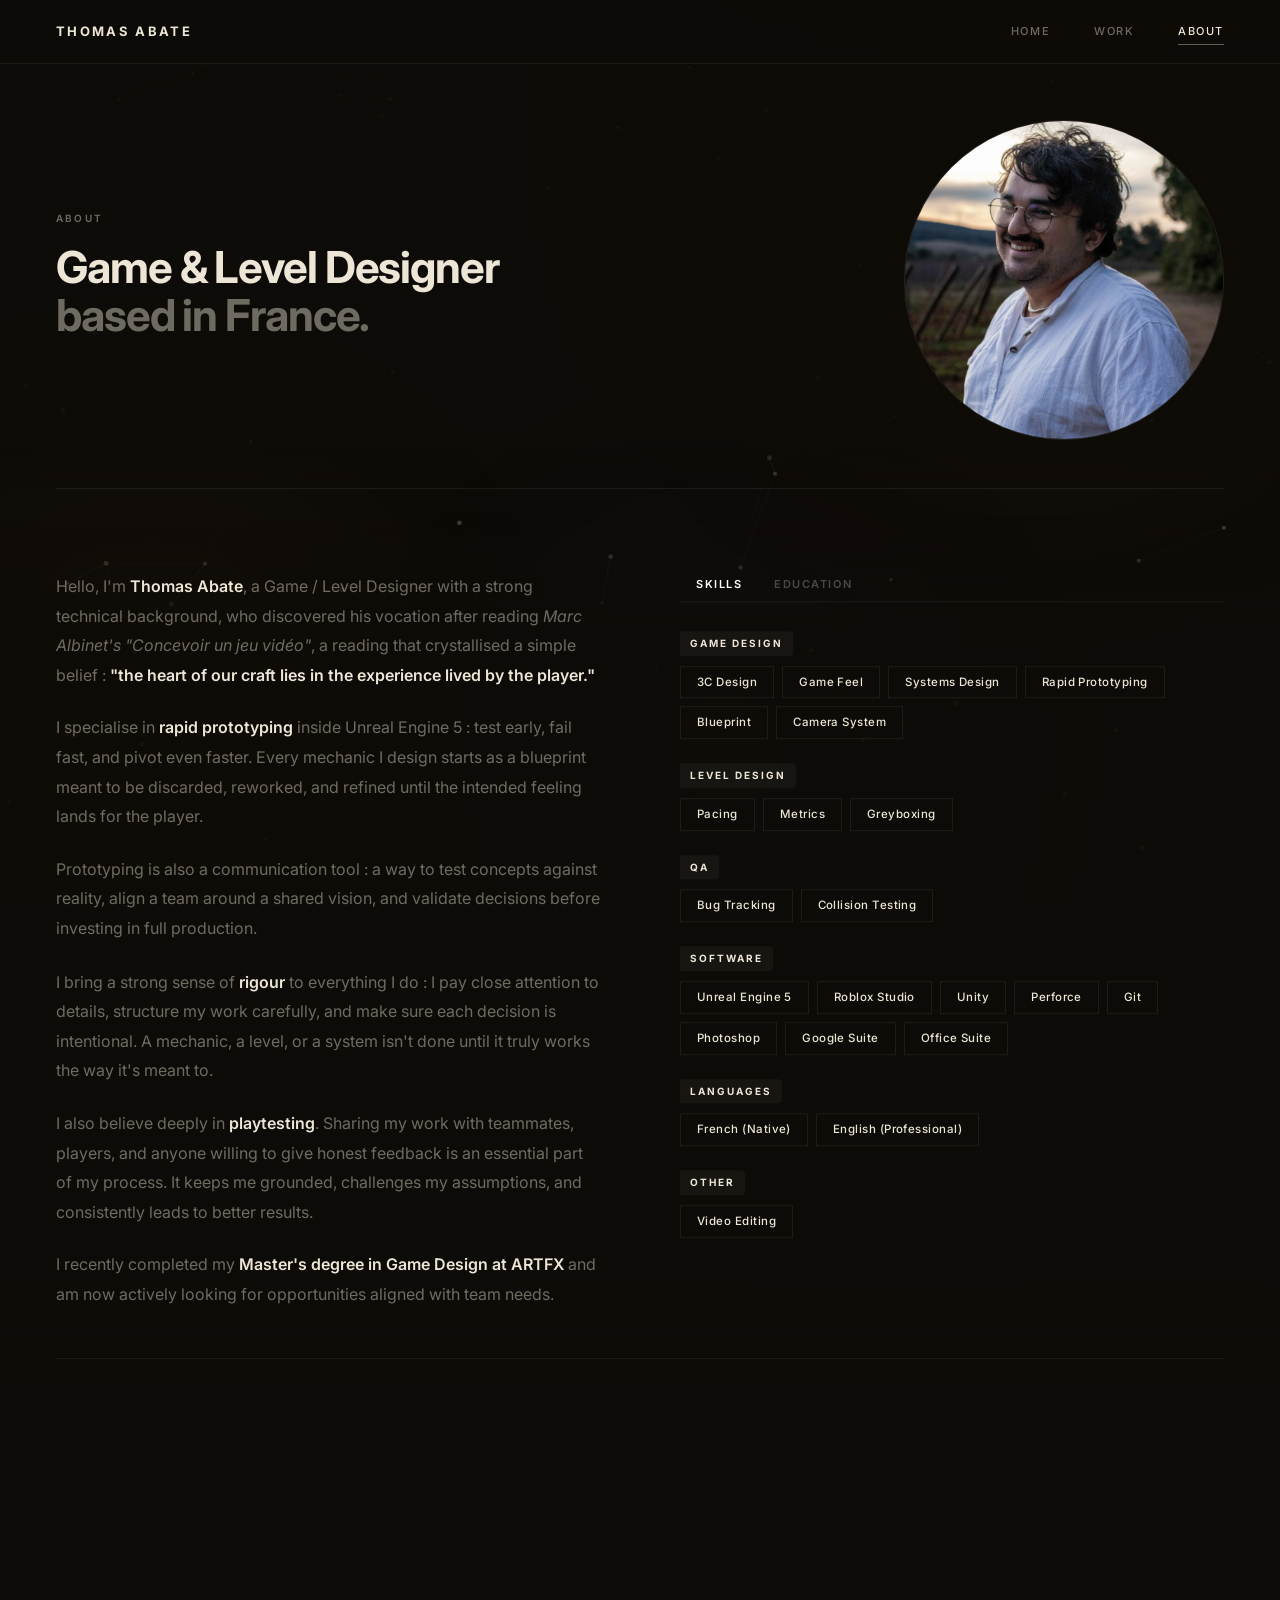
==== about.html @ f12e0ab4 "update image for game" ====
<!DOCTYPE html>
<html lang="en">
<head>
  <meta charset="UTF-8">
  <meta name="viewport" content="width=device-width, initial-scale=1.0">

  <!-- Titre de l'onglet ← MODIFIABLE -->
  <title>About — Thomas Abate</title>
  <meta name="description" content="About Thomas Abate — Game & Level Designer with a technical background. Education, skills, and contact.">

  <link rel="icon" type="image/png" href="picture/Logo%20Web.png">
  <link rel="preconnect" href="https://fonts.googleapis.com">
  <link rel="preconnect" href="https://fonts.gstatic.com" crossorigin>
  <link href="https://fonts.googleapis.com/css2?family=Inter:wght@300;400;500;600;700;800&display=swap" rel="stylesheet">
  <link rel="stylesheet" href="style.css?v=36">
</head>
<body>

  <div class="page-transition" id="pageTransition"></div>

  <!-- ════════════════════════════════════════════════════════════════════════
       NAVIGATION — Identique sur toutes les pages
       ════════════════════════════════════════════════════════════════════════ -->
  <nav>
    <a class="nav-logo" href="index.html">Thomas Abate</a>
    <ul class="nav-links" id="navList">
      <li><a href="index.html">Home</a></li>
      <li><a href="works.html">Work</a></li>
      <li><a href="about.html">About</a></li>
    </ul>
    <button class="nav-toggle" id="navToggle" aria-label="Toggle menu">
      <span></span><span></span><span></span>
    </button>
  </nav>

  <!-- ════════════════════════════════════════════════════════════════════════
       EN-TÊTE DE LA PAGE ABOUT — Titre + Photo
       Layout : flex en deux colonnes (texte gauche, photo droite)
       Sur mobile : la photo passe au-dessus du texte (CSS : flex-direction: column-reverse)
       ════════════════════════════════════════════════════════════════════════ -->
  <header class="about-hero">
    <!-- Bloc texte gauche -->
    <div class="about-hero-text">
      <div class="section-tag">About</div>
      <!-- Titre principal de la page ← MODIFIABLE -->
      <h1 class="section-heading" style="max-width:700px">
        Game &amp; Level Designer<br><span>based in France.</span>
      </h1>
    </div>

    <!-- Photo de profil droite
         Styles dans .about-hero-photo img dans style.css
         POUR CHANGER LA PHOTO : remplacer le fichier et mettre à jour src ← MODIFIABLE -->
    <div class="about-hero-photo">
      <img src="picture/ThomasAbate_About.webp" alt="Thomas Abate">
    </div>
  </header>

  <div class="divider"></div>

  <!-- ════════════════════════════════════════════════════════════════════════
       GRILLE ABOUT — Deux colonnes : biographie + informations latérales
       Passe à 1 colonne sur tablette (CSS @media max-width: 1100px)
       ════════════════════════════════════════════════════════════════════════ -->
  <div class="about-grid" style="padding-top:48px">

    <!-- ── Colonne gauche : Texte biographique ─────────────────────────────
         Chaque <p> est un paragraphe.
         <strong> = texte en gras (couleur principale)
         <em>     = texte en italique
         ← MODIFIABLE : édite librement le texte -->
    <div class="about-bio">
      <p>
        Hello, I'm <strong>Thomas Abate</strong>, a Game / Level Designer with a strong technical background, who discovered his vocation after reading <em>Marc Albinet's</em> <em>"Concevoir un jeu vidéo"</em>, a reading that crystallised a simple belief : <strong>"the heart of our craft lies in the experience lived by the player."</strong>
      </p>
      <p>
        I specialise in <strong>rapid prototyping</strong> inside Unreal Engine 5 : test early, fail fast, and pivot even faster. Every mechanic I design starts as a blueprint meant to be discarded, reworked, and refined until the intended feeling lands for the player.
      </p>
      <p>
        Prototyping is also a communication tool : a way to test concepts against reality, align a team around a shared vision, and validate decisions before investing in full production.
      </p>
      <p>
        I bring a strong sense of <strong>rigour</strong> to everything I do : I pay close attention to details, structure my work carefully, and make sure each decision is intentional. A mechanic, a level, or a system isn't done until it truly works the way it's meant to.
      </p>
      <p>
        I also believe deeply in <strong>playtesting</strong>. Sharing my work with teammates, players, and anyone willing to give honest feedback is an essential part of my process. It keeps me grounded, challenges my assumptions, and consistently leads to better results.
      </p>
        <p>
          I recently completed my <strong>Master's degree in Game Design at ARTFX</strong> and am now actively looking for opportunities aligned with team needs.
        </p>
    </div>

    <!-- ── Colonne droite : onglets Skills / Education / Languages ──────── -->
    <aside class="about-side">

      <!-- Barre d'onglets -->
      <div class="side-tabs">
        <button class="side-tab active" data-tab="skills">Skills</button>
        <button class="side-tab" data-tab="education">Education</button>
      </div>

      <!-- Panneaux empilés en grid pour le fondu -->
      <div class="side-panels-wrap">

      <!-- Panneau Skills -->
      <div class="side-panel active" id="tab-skills">
        <div class="skill-cat">Game Design</div>
        <div class="skills-wrap">
          <span class="skill-pill">3C Design</span>
          <span class="skill-pill">Game Feel</span>
          <span class="skill-pill">Systems Design</span>
          <span class="skill-pill">Rapid Prototyping</span>
          <span class="skill-pill">Blueprint</span>
          <span class="skill-pill">Camera System</span>
        </div>

        <div class="skill-cat">Level Design</div>
        <div class="skills-wrap">
          <span class="skill-pill">Pacing</span>
          <span class="skill-pill">Metrics</span>
          <span class="skill-pill">Greyboxing</span>
        </div>

        <div class="skill-cat">QA</div>
        <div class="skills-wrap">
          <span class="skill-pill">Bug Tracking</span>
          <span class="skill-pill">Collision Testing</span>
        </div>

        <div class="skill-cat">Software</div>
        <div class="skills-wrap">
          <span class="skill-pill">Unreal Engine 5</span>
          <span class="skill-pill">Roblox Studio</span>
          <span class="skill-pill">Unity</span>
          <span class="skill-pill">Perforce</span>
          <span class="skill-pill">Git</span>
          <span class="skill-pill">Photoshop</span>
          <span class="skill-pill">Google Suite</span>
          <span class="skill-pill">Office Suite</span>
        </div>

        <div class="skill-cat">Languages</div>
        <div class="skills-wrap">
          <span class="skill-pill skill-pill--fr">French (Native)</span>
          <span class="skill-pill skill-pill--en">English (Professional)</span>
        </div>

        <div class="skill-cat">Other</div>
        <div class="skills-wrap">
          <span class="skill-pill">Video Editing</span>
        </div>
      </div>

      <!-- Panneau Education -->
      <div class="side-panel" id="tab-education">
        <div class="edu-item">
          <div class="edu-school">ARTFX</div>
          <div class="edu-type">Digital Art School</div>
          <div class="edu-degree">Master's Degree in Game Design — RNCP Level 7</div>
          <div class="edu-location">
            <svg width="10" height="10" viewBox="0 0 24 24" fill="none" stroke="currentColor" stroke-width="2" stroke-linecap="round" stroke-linejoin="round"><path d="M12 2C8.13 2 5 5.13 5 9c0 5.25 7 13 7 13s7-7.75 7-13c0-3.87-3.13-7-7-7z"/><circle cx="12" cy="9" r="2.5"/></svg>
            Montpellier
          </div>
        </div>
        <div class="edu-item">
          <div class="edu-school">La Salle</div>
          <div class="edu-type">High School</div>
          <div class="edu-degree">Scientific High School Diploma, STI2D</div>
          <div class="edu-location">
            <svg width="10" height="10" viewBox="0 0 24 24" fill="none" stroke="currentColor" stroke-width="2" stroke-linecap="round" stroke-linejoin="round"><path d="M12 2C8.13 2 5 5.13 5 9c0 5.25 7 13 7 13s7-7.75 7-13c0-3.87-3.13-7-7-7z"/><circle cx="12" cy="9" r="2.5"/></svg>
            Avignon
          </div>
        </div>
      </div>

      </div><!-- /.side-panels-wrap -->

    </aside>
  </div>

  <div class="divider"></div>

  <!-- ════════════════════════════════════════════════════════════════════════
       SECTION PASSION — Intérêt personnel pour la caméra (photo / film / jeu)
       ← MODIFIABLE : édite librement le texte
       ════════════════════════════════════════════════════════════════════════ -->
  <section class="section-wrap">
    <div class="section-tag">Personal Interest</div><!-- ← MODIFIABLE -->
    <h2 class="section-heading reveal">Framing the <span>world.</span></h2><!-- ← MODIFIABLE -->
    <div style="max-width:820px">
      <p class="reveal" style="font-size:17px;line-height:1.85;color:var(--muted);margin-bottom:20px">
        Beyond game design, I have a genuine passion for the camera in every form it takes : <strong style="color:var(--text)">photography</strong>, <strong style="color:var(--text)">film</strong>, and the <strong style="color:var(--text)">virtual camera inside games</strong>. How a shot is framed, how a cut is paced, how a lens directs attention, it all feeds directly into the way I think about in-game cameras and player perception.<!-- ← MODIFIABLE -->
      </p>
      <p class="reveal" style="font-size:17px;line-height:1.85;color:var(--muted);margin-bottom:0">
        I also read about cinematography and visual language to sharpen that eye, including <em>"Grammaire du langage filmé"</em> by <strong style="color:var(--text)">Daniel Arijon</strong>.<!-- ← MODIFIABLE -->
      </p>
    </div>
  </section>

  <!-- ════════════════════════════════════════════════════════════════════════
       SECTION JEUX PRÉFÉRÉS — Pastilles réutilisant le style .skill-pill
       POUR MODIFIER : ajouter / supprimer / renommer des <span class="skill-pill">
       ════════════════════════════════════════════════════════════════════════ -->
  <section class="section-wrap fav-section">
    <div class="section-tag">Inspirations</div><!-- ← MODIFIABLE -->
    <h2 class="section-heading reveal">My favorite <span>games</span></h2><!-- ← MODIFIABLE -->
    <p class="reveal" style="font-size:17px;line-height:1.85;color:var(--muted);max-width:820px;margin:0 auto 40px">
      The games that shaped the way I think about feel, movement, systems and player experience.<!-- ← MODIFIABLE -->
    </p>
    <!-- Une carte = un jeu. Image dans picture/favorite-games/
         --i = ordre d'apparition (délai en cascade) / .fav-game-note = texte au survol (optionnel) -->
    <div class="fav-games reveal">
      <article class="fav-game" style="--i:0">
        <img src="picture/favorite-games/splinter-cell-chaos-theory.jpg" alt="Splinter Cell: Chaos Theory" loading="lazy">
        <div class="fav-game-info">
          <span class="fav-game-num">01</span>
          <h3 class="fav-game-name">Splinter Cell <span>Chaos Theory</span></h3>
          <p class="fav-game-note">Light &amp; sound-driven stealth</p>
        </div>
      </article>
      <article class="fav-game" style="--i:1">
        <img src="picture/favorite-games/halo-combat-evolved.jpg?v=2" alt="Halo: Combat Evolved" loading="lazy">
        <div class="fav-game-info">
          <span class="fav-game-num">02</span>
          <h3 class="fav-game-name">Halo <span>1</span></h3>
          <p class="fav-game-note">Combat sandbox &amp; level pacing</p>
        </div>
      </article>
      <article class="fav-game" style="--i:2">
        <img src="picture/favorite-games/halo-2.jpg?v=2" alt="Halo 2" loading="lazy">
        <div class="fav-game-info">
          <span class="fav-game-num">03</span>
          <h3 class="fav-game-name">Halo <span>2</span></h3>
          <p class="fav-game-note">Encounter variety &amp; multiplayer</p>
        </div>
      </article>
      <article class="fav-game" style="--i:3">
        <img src="picture/favorite-games/dofus.jpg" alt="Dofus" loading="lazy">
        <div class="fav-game-info">
          <span class="fav-game-num">04</span>
          <h3 class="fav-game-name">Dofus</h3>
          <p class="fav-game-note">Tactical turn-based combat</p>
        </div>
      </article>
      <article class="fav-game" style="--i:4">
        <img src="picture/favorite-games/balatro.jpg" alt="Balatro" loading="lazy">
        <div class="fav-game-info">
          <span class="fav-game-num">05</span>
          <h3 class="fav-game-name">Balatro</h3>
          <p class="fav-game-note">Systemic loop &amp; emergent builds</p>
        </div>
      </article>
    </div>
  </section>

  <!-- ════════════════════════════════════════════════════════════════════════
       SECTION CONTACT — Email, LinkedIn, Localisation
       POUR MODIFIER : changer les href et les textes ci-dessous ← MODIFIABLE
       POUR AJOUTER UN CONTACT : copier un bloc <div class="contact-item">...</div>
       ════════════════════════════════════════════════════════════════════════ -->
  <section class="contact-section">
    <div class="section-tag">Contact</div><!-- ← MODIFIABLE -->
    <h2 class="section-heading reveal">Open to opportunities.</h2><!-- ← MODIFIABLE -->
    <p class="reveal" style="font-size:15px;color:var(--muted);max-width:480px;line-height:1.75;margin-bottom:0">
      I'd be genuinely happy to talk about how I work, what drives my design decisions, and my vision of what makes a great player experience. Feel free to reach out.<!-- ← MODIFIABLE -->
    </p>

    <div class="contact-grid">

      <!-- Email ← MODIFIABLE -->
      <div class="contact-item">
        <span class="contact-label">
          <!-- Icône email (SVG inline) -->
          <svg width="14" height="14" viewBox="0 0 24 24" fill="none" stroke="currentColor" stroke-width="1.8" stroke-linecap="round" stroke-linejoin="round"><rect x="2" y="4" width="20" height="16" rx="2"/><path d="M2 7l10 7 10-7"/></svg>
          Email
        </span>
        <a href="mailto:thomasabatepro@gmail.com"><!-- ← MODIFIABLE : changer l'adresse email -->
          <span class="contact-val">thomasabatepro@gmail.com</span><!-- ← MODIFIABLE -->
        </a>
      </div>

      <!-- LinkedIn ← MODIFIABLE -->
      <div class="contact-item">
        <span class="contact-label">
          <!-- Logo LinkedIn (SVG inline) -->
          <svg width="14" height="14" viewBox="0 0 24 24" fill="currentColor"><path d="M20.45 20.45h-3.554v-5.57c0-1.328-.024-3.037-1.85-3.037-1.851 0-2.134 1.445-2.134 2.939v5.668H9.358V9h3.414v1.561h.048c.476-.9 1.637-1.85 3.368-1.85 3.6 0 4.265 2.37 4.265 5.455v6.284zM5.337 7.433a2.062 2.062 0 0 1-2.063-2.065 2.064 2.064 0 1 1 2.063 2.065zm1.782 13.019H3.555V9h3.564v11.452zM22.225 0H1.771C.792 0 0 .774 0 1.729v20.542C0 23.227.792 24 1.771 24h20.451C23.2 24 24 23.227 24 22.271V1.729C24 .774 23.2 0 22.222 0h.003z"/></svg>
          LinkedIn
        </span>
        <a href="https://www.linkedin.com/in/thomas-abate" target="_blank" rel="noopener"><!-- ← MODIFIABLE -->
          <span class="contact-val">linkedin.com/in/thomas-abate</span><!-- ← MODIFIABLE -->
        </a>
      </div>

      <!-- Localisation (pas de lien, juste un texte) ← MODIFIABLE -->
      <div class="contact-item">
        <span class="contact-label">
          <!-- Icône pin localisation -->
          <svg width="14" height="14" viewBox="0 0 24 24" fill="none" stroke="currentColor" stroke-width="1.8" stroke-linecap="round" stroke-linejoin="round"><path d="M12 2C8.13 2 5 5.13 5 9c0 5.25 7 13 7 13s7-7.75 7-13c0-3.87-3.13-7-7-7z"/><circle cx="12" cy="9" r="2.5"/></svg>
          Location
        </span>
        <span class="contact-val">France</span><!-- ← MODIFIABLE -->
      </div>
    </div>
  </section>


  <button id="scrollTopBtn" aria-label="Scroll to top">
    <svg viewBox="0 0 24 24"><polyline points="18 15 12 9 6 15"></polyline></svg>
  </button>

  <div id="scrollBar" class="scroll-bar"></div>
  <script src="js/data.js?v=10"></script>
  <script src="js/app.js?v=21"></script>
  <!-- boids.js = champ de particules reliées (fond animé) — uniquement sur cette page -->
  <script src="js/boids.js?v=4"></script>
</body>
</html>
---- style.css ----
﻿/* ============================================================
   style.css — Portfolio de Thomas Abate
   ============================================================
   COMMENT LIRE CE FICHIER :
   - Les variables globales (couleurs, tailles...) sont tout en haut dans :root
   - Chaque section est séparée par un commentaire ── NOM ──
   - Les valeurs que tu peux facilement changer sont signalées avec ← MODIFIABLE
   - Les techniques un peu complexes sont expliquées en détail
   ============================================================ */


/* ============================================================
   RESET — Remise à zéro des styles par défaut du navigateur
   ============================================================
   Chaque navigateur (Chrome, Firefox, Safari...) applique ses propres
   marges et paddings par défaut sur les éléments HTML. On les supprime
   ici pour partir d'une base propre et cohérente sur tous les navigateurs.
   ============================================================ */
*, *::before, *::after {
  box-sizing: border-box; /* La taille d'un élément inclut border + padding, pas seulement le contenu */
  margin: 0;              /* Supprime les marges par défaut */
  padding: 0;             /* Supprime les paddings par défaut */
}


/* ============================================================
   VARIABLES GLOBALES — La palette et les réglages du site
   ============================================================
   Tout ce qui est défini ici dans :root est utilisable partout dans le CSS
   avec la syntaxe var(--nom-de-la-variable).

   POUR CHANGER LES COULEURS DU SITE, modifie uniquement cette section.
   Toutes les autres règles utiliseront automatiquement les nouvelles valeurs.
   ============================================================ */
:root {
  /* --- Couleurs de fond ---
     --bg    : couleur principale des pages (brun-noir chaud)        ← MODIFIABLE
     --bg-2  : fond des cartes de projet (un ton plus clair)         ← MODIFIABLE
     --bg-3  : fond des cartes au survol (encore un peu plus clair)  ← MODIFIABLE
     Astuce : pour un fond plus sombre, diminue les valeurs RGB.
              Pour plus clair, augmente-les. */
  --bg:     #0E0C08;
  --bg-2:   #181410;
  --bg-3:   #221C14;

  /* --- Couleurs du texte ---
     --text  : couleur principale du texte (crème chaud, pas blanc pur) ← MODIFIABLE
               Évite #ffffff (blanc pur) qui fatigue les yeux.
     --muted : texte secondaire (labels, descriptions, textes discrets)
               C'est la même couleur que --text mais à 44% d'opacité.
               0.44 = 44% de transparence. Augmente pour le rendre plus visible. ← MODIFIABLE */
  --text:   #EDE5D5;
  --muted:  rgba(237, 229, 213, 0.44);

  /* --- Couleur des bordures ---
     Même teinte que le texte mais très transparent (8% d'opacité).
     Utilisé pour les lignes séparatrices discrètes.              ← MODIFIABLE */
  --border: rgba(237, 229, 213, 0.08);

  /* --- Hauteur de la barre de navigation (fixe en haut de l'écran) ← MODIFIABLE --- */
  --nav-h: 64px;

  /* --- Durée et courbe des transitions (animations au hover) ---
     0.3s = durée de 0.3 secondes. Augmente pour des animations plus lentes. ← MODIFIABLE
     "ease" = démarre doucement, accélère, puis ralentit à la fin. */
  --ease: 0.3s ease;

  /* --- Police d'écriture du site ← MODIFIABLE ---
     'Inter' est chargée via Google Fonts dans le HTML.
     Pour en changer, modifie le lien Google Fonts dans index.html ET cette valeur. */
  --font: 'Inter', sans-serif;

  /* Gradient derrière les sections de texte pour masquer les particules
     Fade progressif en haut/bas (12%), opaque au centre ← MODIFIABLE */
  --section-veil: linear-gradient(
    to bottom,
    transparent            0%,
    rgba(14, 12, 8, 0.88) 12%,
    rgba(14, 12, 8, 0.88) 88%,
    transparent            100%
  );
}


/* ============================================================
   BASE — Styles appliqués à toute la page
   ============================================================ */
html {
  /* scroll-behavior: smooth = quand on clique sur un lien ancre (#section),
     la page défile en douceur plutôt que de sauter brusquement. */
  scroll-behavior: smooth;
}

body {
  background:  var(--bg);       /* Fond de la page */
  color:       var(--text);     /* Couleur du texte par défaut */
  font-family: var(--font);     /* Police utilisée sur tout le site */
  font-size:   15px;            /* Taille de base du texte ← MODIFIABLE */
  line-height: 1.65;            /* Interligne (1.65 × la taille de police) ← MODIFIABLE */
  /* antialiased = rend le texte plus lisse et lisible sur les écrans */
  -webkit-font-smoothing: antialiased;
}

/* Les liens n'ont pas de soulignement et héritent la couleur du parent */
a { color: inherit; text-decoration: none; }

/* Les images ne dépassent jamais leur conteneur */
img { display: block; max-width: 100%; }


/* ============================================================
   NAVIGATION — La barre fixe en haut de l'écran
   ============================================================ */
nav {
  position: fixed;
  top: 0; left: 0; right: 0;
  height: var(--nav-h);
  display: flex;
  align-items: center;
  justify-content: space-between;
  padding: 0 56px;
  background: rgba(14, 12, 8, 0.88);
  backdrop-filter: blur(16px);
  -webkit-backdrop-filter: blur(16px);
  border-bottom: 1px solid var(--border);
  z-index: 10000;
  transition: background var(--ease);
}

/* Barre de progression scroll — fine ligne en bas de la nav */
.scroll-bar {
  position: fixed;
  top: 0;
  left: 0;
  height: 2px;
  width: 0%;
  background: #dc7020;
  opacity: 0.7;
  box-shadow: 0 0 8px rgba(220, 112, 32, 0.6);
  z-index: 99999;
  pointer-events: none;
  overflow: hidden;
  transition: width 0.1s linear, opacity 0.4s ease;
}

/* Reflet lumineux qui glisse en boucle */
.scroll-bar::after {
  content: '';
  position: absolute;
  top: 0; left: 0;
  width: 40%;
  height: 100%;
  background: linear-gradient(90deg, transparent, rgba(255,255,255,0.6), transparent);
  transform: translateX(-150%);
  animation: bar-shimmer 2s ease-in-out infinite;
}

@keyframes bar-shimmer {
  0%   { transform: translateX(-150%); }
  100% { transform: translateX(350%); }
}

/* --- Logo "Thomas Abate" dans la nav --- */
.nav-logo {
  font-size:      13px;
  font-weight:    700;
  letter-spacing: 0.18em;
  text-transform: uppercase;
  transition: letter-spacing 0.4s ease, color 0.3s ease;
}
.nav-logo:hover {
  letter-spacing: 0.30em;
  color: var(--accent);
}

/* --- Liste des liens de navigation (Home, Work, About, CV) --- */
.nav-links {
  display: flex;
  gap: 44px;          /* Espace entre chaque lien ← MODIFIABLE */
  list-style: none;   /* Supprime les puces de liste */
}

/* --- Style de chaque lien de navigation --- */
.nav-links a {
  font-size:      11px;
  font-weight:    500;
  letter-spacing: 0.14em;
  text-transform: uppercase;
  color: var(--muted);          /* Couleur atténuée par défaut */
  position: relative;           /* Nécessaire pour positionner le ::after (soulignement) */
  padding-bottom: 4px;          /* Espace pour le soulignement animé en-dessous */
  transition: color 0.22s ease, transform 0.22s ease, text-shadow 0.22s ease;
  display: inline-block;        /* Permet d'appliquer transform (translateY) */
}

/* --- Soulignement animé sous chaque lien --- */
.nav-links a::after {
  content: '';
  position: absolute;
  bottom: 0; left: 0;
  width: 100%; height: 1px;
  background: rgba(255,255,255,0.35);
  transform: scaleX(0);
  transform-origin: left center;
  transition: transform 0.28s cubic-bezier(0.4, 0, 0.2, 1);
}

/* --- Effets au survol d'un lien --- */
.nav-links a:hover {
  color: var(--text);
  transform: translateY(-2px);
  text-shadow: 0 0 18px rgba(255,255,255,0.25);
}

/* Soulignement visible au survol */
.nav-links a:hover::after { transform: scaleX(1); }

/* --- Lien de la page active (classe ajoutée par JavaScript) --- */
.nav-links a.active { color: var(--text); }
.nav-links a.active::after { transform: scaleX(1); }

/* --- Au clic : légère compression du lien --- */
.nav-links a:active {
  transform: scale(0.88) translateY(0px);
  transition: transform 0.08s ease; /* Réaction très rapide au clic */
}

/* --- Animation de rebond au clic (ajoutée par JavaScript) ---
   @keyframes définit les étapes d'une animation :
   0% = début, 30% = à 30% du temps, etc. */
@keyframes navClickBounce {
  0%   { transform: scale(1)    translateY(0px);  } /* Position normale */
  30%  { transform: scale(0.86) translateY(1px);  } /* Compression */
  65%  { transform: scale(1.06) translateY(-3px); } /* Rebond vers le haut */
  100% { transform: scale(1)    translateY(0px);  } /* Retour normal */
}

.nav-links a.nav-clicked {
  animation: navClickBounce 0.35s cubic-bezier(0.34, 1.56, 0.64, 1);
}

/* ============================================================
   HAMBURGER MOBILE — Bouton ≡ visible uniquement sur téléphone
   (Caché par défaut, affiché dans @media au bas du fichier)
   ============================================================ */
.nav-toggle {
  display: none;                /* Caché sur desktop */
  flex-direction: column;
  justify-content: center;
  gap: 5px;                     /* Espace entre les 3 barres ← MODIFIABLE */
  cursor: pointer;
  width: 32px; height: 32px;
  background: none; border: none; padding: 4px;
}

/* Les 3 barres du hamburger */
.nav-toggle span {
  display: block;
  width: 20px; height: 1.5px;  /* Largeur et épaisseur des barres ← MODIFIABLE */
  background: var(--text);
  transition: var(--ease);
}

/* Animation ≡ → ✕ quand le menu est ouvert :
   - Barre 1 : tourne de 45° vers le bas
   - Barre 2 : disparaît
   - Barre 3 : tourne de -45° vers le haut */
.nav-toggle.open span:nth-child(1) { transform: translateY(6.5px) rotate(45deg); }
.nav-toggle.open span:nth-child(2) { opacity: 0; }
.nav-toggle.open span:nth-child(3) { transform: translateY(-6.5px) rotate(-45deg); }


/* ============================================================
   HERO — La grande section d'accueil (première chose visible)
   ============================================================ */
.hero {
  position: relative;     /* Nécessaire pour positionner les enfants absolus (fond vidéo, blob...) */
  overflow: hidden;       /* Cache tout ce qui dépasse de la section */
  min-height: 100svh;     /* Hauteur minimale = 100% de l'écran visible
                             svh = "small viewport height", plus fiable que vh sur mobile */
  display: flex;
  flex-direction: column;
  justify-content: flex-end; /* Le contenu texte est poussé en bas de la section */
  /* Haut : nav-h + 40px pour ne pas être sous la nav | Côtés : 8% de la largeur | Bas : 100px */
  padding: calc(var(--nav-h) + 40px) 8vw 100px; /* ← MODIFIABLE */
}

/* --- Petit texte au-dessus du nom ("Portfolio / Game Design") --- */
.hero-eyebrow {
  font-size:      11px;
  font-weight:    500;
  letter-spacing: 0.26em;
  text-transform: uppercase;
  color: rgba(237, 229, 213, 0.55);
  margin-bottom: 18px;
  text-shadow: 0 2px 12px rgba(0,0,0,0.7);
  opacity: 0; /* Commence invisible, l'animation le fait apparaître */
  /* fadeUp : monte de 20px en 0.8s, démarre après 0.2s de délai */
  animation: fadeUp 0.8s 0.2s ease forwards;
}

/* --- Wrap nom + flèche gauche --- */
.hero-name-wrap {
  display: flex;
  align-items: stretch;
  gap: 40px;
  margin-bottom: 28px;
}

/* Flèche = colonne : cliquable pour scroller vers la section suivante */
.hero-name-arrow {
  display: flex;
  flex-direction: column;
  align-items: center;
  flex-shrink: 0;
  width: 20px;
  opacity: 0;
  cursor: pointer;
  transition: opacity 0.2s ease;
}

.hero-name-arrow:hover { opacity: 0.8; }

/* Second accès (loader ignoré) : fade in normal avec le nom */
.loader-skip .hero-name-arrow {
  animation: fadeUp 0.8s 0.35s ease forwards;
}

/* Colonne de chevrons générés par JS */
.hero-name-arrow-line {
  display: flex;
  flex-direction: column;
  justify-content: space-between;
  align-items: center;
  flex: 1;
  width: 18px;
}

/* Chaque chevron : crème discret → bleu vif + agrandi → crème discret */
@keyframes chevronPulse {
  0%, 100%  { color: rgba(237,229,213,0.35); transform: scale(1);    filter: drop-shadow(0 3px 4px rgba(0,0,0,0.6)); }
  12%       { color: rgba(237,229,213,0.6);  transform: scale(1.1);  filter: drop-shadow(0 3px 4px rgba(0,0,0,0.6)); }
  26%       { color: rgb(41,127,255);         transform: scale(1.45); filter: drop-shadow(0 3px 4px rgba(0,0,0,0.6)) drop-shadow(0 0 6px rgba(80,150,255,0.85)); }
  35%       { color: rgba(237,229,213,0.35); transform: scale(1);    filter: drop-shadow(0 3px 4px rgba(0,0,0,0.6)); }
}


/* --- Grand titre "THOMAS / ABATE" en deux lignes --- */
.hero-name {
  font-size: clamp(72px, 13vw, 180px);
  font-weight:    800;
  letter-spacing: -0.04em;
  line-height:    0.88;
  text-transform: uppercase;
  margin-bottom:  0;
  opacity: 0;
  animation: fadeUp 0.8s 0.35s ease forwards;
  text-shadow:
    0 2px 8px  rgba(0,0,0,0.65),
    0 8px 32px rgba(0,0,0,0.45);
}

/* Deuxième ligne du nom (ABATE) en couleur dorée */
.hero-name-accent {
  display: block;
  color: #DC7020;
}

/* --- Sous-titre "Game / Level Designer" --- */
.hero-title {
  font-size: clamp(12px, 1.4vw, 16px); /* ← MODIFIABLE */
  font-weight:    500;
  letter-spacing: 0.22em;
  text-transform: uppercase;
  color: rgba(237, 229, 213, 0.6);
  margin-bottom: 0;
  opacity: 0;
  animation: fadeUp 0.8s 0.5s ease forwards;
  text-shadow: 0 2px 12px rgba(0,0,0,0.7);
}

/* --- Petite ligne horizontale entre le nom et le titre --- */
.hero-divider {
  width: 48px; height: 2px;                  /* Dimensions ← MODIFIABLE */
  background: rgba(237, 229, 213, 0.35);     /* Couleur ← MODIFIABLE */
  margin: 20px 0;
  opacity: 0;
  animation: fadeUp 0.8s 0.48s ease forwards;
}

/* --- Bouton d'action principal dans le hero (si utilisé) ---
   Technique du remplissage glissant :
   Le dégradé est en double largeur (200%), positionné à droite (partie transparente visible).
   Au survol, il glisse à gauche (partie opaque visible) → effet de remplissage. */
.hero-cta {
  display: inline-flex;
  align-items: center;
  gap: 14px;
  padding: 15px 36px; /* ← MODIFIABLE */
  border: 1px solid rgba(255,255,255,0.25);
  font-size:      11px;
  font-weight:    600;
  letter-spacing: 0.18em;
  text-transform: uppercase;
  background: linear-gradient(to right, var(--text) 50%, transparent 50%);
  background-size: 200% 100%;
  background-position: right bottom; /* Transparent visible par défaut */
  transition: background-position 0.4s cubic-bezier(0.4, 0, 0.2, 1),
              border-color var(--ease), color var(--ease),
              transform 0.25s ease, box-shadow 0.25s ease;
  opacity: 0;
  animation: fadeUp 0.8s 0.65s ease forwards;
}

.hero-cta:hover {
  background-position: left bottom; /* Glisse vers la couleur pleine */
  color: var(--bg);                 /* Texte devient sombre sur fond clair */
  border-color: var(--text);
  transform: translateY(-2px);
  box-shadow: 0 8px 24px rgba(0,0,0,0.35);
}

.hero-cta svg { transition: transform 0.3s ease; }
.hero-cta:hover svg { transform: translateX(6px); } /* Flèche glisse à droite */

/* --- Texte "Scroll" vertical à droite (desktop uniquement) --- */
.hero-scroll {
  position: absolute !important; /* Se place par rapport au .hero */
  bottom: 40px; right: 56px;    /* ← MODIFIABLE */
  font-size:      10px;
  font-weight:    500;
  letter-spacing: 0.2em;
  text-transform: uppercase;
  color: var(--muted);
  writing-mode: vertical-rl;   /* Texte écrit verticalement de haut en bas */
  display: flex;
  align-items: center;
  gap: 12px;
  opacity: 0;
  animation: fadeUp 1s 1s ease forwards; /* Apparaît en dernier (délai 1s) */
}

/* Ligne verticale au-dessus du texte "Scroll" */
.hero-scroll::before {
  content: '';
  display: block;
  width: 1px; height: 48px; /* ← MODIFIABLE */
  background: var(--border);
}




/* ============================================================
   SECTIONS — Styles partagés par toutes les sections de contenu
   ============================================================ */

/* Espace intérieur standard d'une section ← MODIFIABLE */
.section-wrap { padding: 112px 56px; background: var(--section-veil); }

/* Petit label au-dessus des titres ("Selected Works", "About"...) */
.section-tag {
  font-size:      10px;
  font-weight:    600;
  letter-spacing: 0.22em;
  text-transform: uppercase;
  color: var(--muted);
  margin-bottom: 14px;
}

/* Titre principal d'une section */
.section-heading {
  font-size: clamp(26px, 4vw, 44px); /* Adaptatif selon la taille d'écran ← MODIFIABLE */
  font-weight:    700;
  letter-spacing: -0.025em;
  line-height:    1.1;
  margin-bottom:  64px; /* Espace sous le titre avant le contenu ← MODIFIABLE */
}

/* Le <span> dans un titre est affiché en version atténuée (ex: "Last Works") */
.section-heading span { color: var(--muted); }

/* Ligne de séparation horizontale entre les sections */
.divider {
  height: 1px;
  background: var(--border);
  margin: 0 56px; /* Rentrée des bords, alignée avec le contenu ← MODIFIABLE */
}


/* ============================================================
   GRILLE DES PROJETS (page d'accueil — 3 colonnes)
   ============================================================ */

.featured-grid {
  display: grid;
  grid-template-columns: repeat(3, 1fr); /* 3 colonnes égales ← change 3 pour 2 ou 4 */
  gap: 24px;    /* Espace entre les cartes ← MODIFIABLE */
  overflow: visible; /* Autorise les ombres à dépasser la grille */
  /* padding + margin négatif = empêche les ombres d'être coupées au bord */
  padding: 12px; margin: -12px;
}


/* ============================================================
   CARTE DE PROJET
   ============================================================ */
.card {
  display: block;
  background: var(--bg-2);
  transform: translateY(0px); /* Position de départ pour l'animation hover */
  /* cubic-bezier(0.34, 1.2, 0.64, 1) = animation avec léger rebond au survol */
  transition: background 0.3s ease, transform 0.35s cubic-bezier(0.34, 1.2, 0.64, 1), box-shadow 0.3s ease;
  cursor: pointer;
  position: relative;
  z-index: 1; /* z-index de base pour que l'ombre soit au-dessus des autres cartes au hover */
}

/* Effet au survol : la carte se lève et prend une ombre */
.card:hover {
  background: var(--bg-3);
  transform: translateY(-8px); /* Monte de 8px ← MODIFIABLE (augmente pour plus d'effet) */
  box-shadow: 0 24px 52px rgba(0,0,0,0.55); /* Ombre portée ← MODIFIABLE */
  z-index: 10; /* Passe au-dessus des autres cartes pour que l'ombre soit visible */
}

/* Conteneur de l'image de la carte */
.card-img {
  aspect-ratio: 16 / 10; /* Format 16:10 (légèrement différent du 16:9) ← MODIFIABLE */
  overflow: hidden;       /* Cache le débordement de l'image au zoom hover */
  background: var(--bg-3);
  position: relative;
}

.card-img img {
  width: 100%; height: 100%;
  object-fit: cover;
  transition: transform 0.7s cubic-bezier(0.25, 0.46, 0.45, 0.94);
}

/* L'image zoome doucement au survol de la carte */
.card:hover .card-img img { transform: scale(1.05); }

/* Placeholder si pas d'image pour le projet */
.card-img-placeholder {
  width: 100%; height: 100%;
  display: flex; align-items: center; justify-content: center;
  background: var(--bg-3);
}
.card-img-placeholder span {
  font-size: 11px; font-weight: 500;
  letter-spacing: 0.15em; text-transform: uppercase;
  color: var(--muted);
}

/* Corps de la carte (texte sous l'image) */
.card-body { padding: 22px 24px 26px; } /* ← MODIFIABLE */

.card-tag {
  font-size: 10px; font-weight: 600;
  letter-spacing: 0.18em; text-transform: uppercase;
  color: var(--muted); margin-bottom: 6px;
}

.card-name {
  font-size: 17px; font-weight: 700;
  letter-spacing: -0.01em;
  margin-bottom: 6px; line-height: 1.2;
}

.card-desc {
  font-size: 12.5px;
  color: var(--muted);
  line-height: 1.5;
  margin-bottom: 16px;
}

/* Lien "View Project →" */
.card-link {
  display: inline-flex; align-items: center;
  gap: 8px; /* Espace entre le texte et la flèche */
  font-size: 10px; font-weight: 600;
  letter-spacing: 0.16em; text-transform: uppercase;
  color: var(--text);
  transition: gap var(--ease);
}
/* La flèche s'éloigne du texte au survol */
.card:hover .card-link { gap: 14px; } /* ← MODIFIABLE */
.card-link svg { flex-shrink: 0; }


/* ============================================================
   BOUTON "VIEW ALL PROJECTS" — Conteneur centré
   ============================================================ */
.view-all-wrap {
  padding: 80px 56px;
  display: flex; align-items: center; justify-content: center;
}

/* ============================================================
   BOUTON CONTOUR — Utilisé sur tout le site (btn-outline)
   ============================================================
   Même technique de remplissage glissant que hero-cta.
   Le gradient double-largeur glisse à gauche au hover. */
.btn-outline {
  display: inline-flex; align-items: center;
  gap: 12px;
  padding: 14px 40px;       /* Haut/bas 14px, gauche/droite 40px ← MODIFIABLE */
  border: 1px solid rgba(255,255,255,0.2);
  font-size: 11px; font-weight: 600;
  letter-spacing: 0.18em; text-transform: uppercase;
  background: linear-gradient(to right, var(--text) 50%, transparent 50%);
  background-size: 200% 100%;
  background-position: right bottom; /* Transparent visible par défaut */
  transition: background-position 0.4s cubic-bezier(0.4, 0, 0.2, 1),
              border-color var(--ease), color var(--ease),
              transform 0.25s ease, box-shadow 0.25s ease;
}

.btn-outline:hover,
.btn-outline.visible:hover {
  background-position: left bottom;
  color: var(--bg);
  border-color: var(--text);
  transform: scale(1.05);
  box-shadow: 0 8px 24px rgba(0,0,0,0.35);
}

.btn-outline svg { transition: transform 0.3s ease; }
.btn-outline:hover svg { transform: scale(1.25); }


/* ============================================================
   BOUTON REMPLI — Variante solide des boutons de navigation projet
   ============================================================ */
.btn-filled {
  display: inline-flex; align-items: center;
  gap: 12px;
  padding: 16px 40px;
  background: var(--text);
  color: var(--bg);
  border: none;
  font-size: 11px; font-weight: 700;
  letter-spacing: 0.18em; text-transform: uppercase;
  text-decoration: none;
  transition: background var(--ease), transform 0.25s ease, box-shadow 0.25s ease;
}
.btn-filled:hover {
  background: rgba(237, 229, 213, 0.82);
  transform: scale(1.04);
  box-shadow: 0 8px 28px rgba(0, 0, 0, 0.45);
}
.btn-filled svg { transition: transform 0.3s ease; }
.btn-filled:hover svg { transform: translateX(3px); }
#prevProject:hover svg { transform: translateX(-3px); }

/* Barre de navigation précédent / suivant sur la page projet */
.project-nav {
  display: flex;
  align-items: center;
  justify-content: space-between;
  gap: 16px;
  padding: 64px 56px;
  background: var(--section-veil);
}

/* ============================================================
   ANIMATIONS DU BOUTON DE TÉLÉCHARGEMENT DU CV
   ============================================================
   Ces animations se déclenchent via JavaScript quand on clique.
   dlPress  : compression/rebond du bouton
   dlRipple : cercle qui s'étend (effet "onde")
   dlArrow  : la flèche descend puis remonte */
@keyframes dlPress {
  0%   { transform: scale(1);    }
  18%  { transform: scale(0.92); } /* Compression */
  55%  { transform: scale(1.04); } /* Rebond */
  100% { transform: scale(1);    }
}

@keyframes dlRipple {
  0%   { box-shadow: 0 0 0 0px  rgba(255,255,255,0.45), 0 8px 24px rgba(0,0,0,0.35); }
  100% { box-shadow: 0 0 0 22px rgba(255,255,255,0),    0 8px 24px rgba(0,0,0,0); }
}

@keyframes dlFlash {
  0%         { background-position: right bottom; color: var(--text); border-color: rgba(255,255,255,0.2); }
  18%, 65%   { background-position: left bottom;  color: var(--bg);   border-color: var(--text); }
  100%       { background-position: right bottom; color: var(--text); border-color: rgba(255,255,255,0.2); }
}

@keyframes dlArrow {
  0%   { transform: translateY(0);     opacity: 1;    }
  28%  { transform: translateY(9px);   opacity: 0.15; } /* Descend et s'efface */
  58%  { transform: translateY(-4px);  opacity: 1;    } /* Remonte */
  78%  { transform: translateY(2px); }
  100% { transform: translateY(0); }
}

/* JavaScript ajoute la classe .dl-anim au clic sur le bouton CV */
a[download].dl-anim {
  animation: dlPress  0.55s cubic-bezier(0.4, 0, 0.2, 1) forwards,
             dlRipple 0.7s  ease                          forwards;
}
/* Sur un bouton download, la flèche SVG pointe vers le bas (téléchargement) */
a[download].btn-outline:hover svg { transform: translateY(3px); }
a[download].dl-anim svg {
  animation: dlArrow 0.6s cubic-bezier(0.34, 1.56, 0.64, 1) forwards;
  transition: none; /* Désactive la transition pendant l'animation pour ne pas les mélanger */
}


/* ============================================================
   PAGE WORKS — En-tête et filtres de catégorie
   ============================================================ */
/* Espace sous la nav fixe + marge supplémentaire */
.works-header { padding: calc(var(--nav-h) + 80px) 56px 0; background: var(--section-veil); }

/* Barre de filtres (All / Personal / Game Jam / School) */
.filter-bar {
  display: flex;
  gap: 0;
  border-bottom: 1px solid var(--border); /* Ligne séparatrice en bas */
  margin-bottom: 56px;
}

.filter-btn {
  padding: 14px 28px; /* ← MODIFIABLE */
  font-size: 10px; font-weight: 600;
  letter-spacing: 0.18em; text-transform: uppercase;
  color: var(--muted);
  background: none; border: none;
  border-bottom: 2px solid transparent; /* Soulignement invisible par défaut */
  margin-bottom: -1px; /* Compense le border-bottom du .filter-bar pour qu'ils se superposent */
  cursor: pointer;
  transition: color 0.25s ease, border-color 0.25s ease,
              background 0.25s ease, font-size 0.25s ease,
              letter-spacing 0.25s ease, transform 0.15s ease;
}

/* Survol : légère mise en valeur et légère augmentation de la taille */
.filter-btn:hover {
  color: var(--text);
  background: rgba(255,255,255,0.05);
  font-size: 12px; letter-spacing: 0.2em;
}

/* Bouton actif (catégorie sélectionnée) */
.filter-btn.active {
  color: var(--text);
  border-bottom-color: var(--text); /* Soulignement visible */
  font-size: 12px; letter-spacing: 0.2em;
  background: rgba(255,255,255,0.06);
}

/* Micro-animation au clic (JavaScript ajoute/enlève cette classe) */
.filter-btn.clicked { transform: scale(0.92); }

/* Badge de comptage affiché à côté du label de chaque filtre */
.filter-count {
  display: inline-flex;
  align-items: center;
  justify-content: center;
  min-width: 18px;
  height: 18px;
  padding: 0 5px;
  margin-left: 8px;
  font-size: 9px;
  font-weight: 700;
  letter-spacing: 0.04em;
  border-radius: 20px;
  background: rgba(255,255,255,0.08);
  color: var(--muted);
  vertical-align: middle;
  transition: background 0.25s ease, color 0.25s ease;
}
.filter-btn:hover .filter-count,
.filter-btn.active .filter-count {
  background: rgba(255,255,255,0.15);
  color: var(--text);
}

/* Grille des projets sur la page Works (3 colonnes, même que featured-grid) */
.works-grid {
  display: grid;
  grid-template-columns: repeat(3, 1fr); /* ← change 3 pour modifier le nombre de colonnes */
  gap: 24px;
  padding: 12px 56px 120px;
  overflow: visible;
  background: var(--section-veil);
}

/* Classe appliquée par JavaScript pour cacher les cartes filtrées */
.card-hidden { display: none; }


/* ============================================================
   PAGE PROJET — Détail d'un projet individuel
   ============================================================ */

/* Bannière image en haut de la page projet */
.project-banner {
  margin-top: var(--nav-h);   /* Commence juste sous la nav */
  position: relative;
  height: 52vh; min-height: 320px; /* Hauteur de la bannière ← MODIFIABLE */
  overflow: hidden;
  background: var(--bg-2);
}

/* Image de la bannière (un peu transparente pour ne pas dominer) */
.project-banner img {
  width: 100%; height: 100%;
  object-fit: cover;
  opacity: 0.45; /* ← MODIFIABLE (1 = image pleine, 0 = invisible) */
}

/* Fondu du bas de la bannière vers la couleur de fond de la page */
.project-banner-gradient {
  position: absolute; inset: 0;
  /* transparent en haut → couleur de fond en bas, transition à partir de 30% */
  background: linear-gradient(to bottom, transparent 30%, var(--bg) 100%); /* ← MODIFIABLE */
}

/* Texte du projet positionné en bas de la bannière */
.project-banner-content {
  position: absolute;
  bottom: 0; left: 0; right: 0;
  padding: 0 56px 56px;
}

.project-tag-row { display: flex; align-items: center; gap: 10px; margin-bottom: 10px; }

.project-tag {
  font-size: 10px; font-weight: 600;
  letter-spacing: 0.22em; text-transform: uppercase;
  color: var(--muted);
}

/* Badge "Work in Progress" — réutilisé sur les cartes projet et la page de détail
   Couleur ambre volontairement hors palette pour ressortir comme un statut ← MODIFIABLE */
.wip-badge {
  display: inline-flex;
  align-items: center;
  gap: 6px;
  font-size: 10px; font-weight: 700;
  letter-spacing: 0.14em; text-transform: uppercase;
  color: #17130c;
  background: #E8A33D;
  padding: 5px 10px;
  border-radius: 3px;
  white-space: nowrap;
}
.wip-badge::before {
  content: '';
  width: 5px; height: 5px;
  border-radius: 50%;
  background: #17130c;
  opacity: 0.55;
}

/* Sur la carte projet : posé en haut à gauche de l'image */
.card-wip-badge {
  position: absolute;
  top: 12px; left: 12px;
  z-index: 2;
}

.project-title {
  font-size: clamp(30px, 5vw, 64px); /* ← MODIFIABLE */
  font-weight: 800;
  letter-spacing: -0.025em; line-height: 1.05;
  margin-bottom: 10px;
}

.project-subtitle { font-size: 15px; color: var(--muted); font-weight: 400; }

/* Corps du projet : deux colonnes (description à gauche, sidebar à droite) */
.project-body {
  display: grid;
  grid-template-columns: 1fr 220px; /* Colonne principale + sidebar de 220px ← MODIFIABLE */
  gap: 0;
  padding: 64px 56px 0;
  max-width: 1400px; /* Largeur maximale pour éviter des lignes trop longues ← MODIFIABLE */
  background: var(--section-veil);
}

/* Espace à droite de la description pour la séparer de la sidebar */
.project-description { padding-right: 48px; } /* ← MODIFIABLE */

/* Texte d'introduction du projet */
.project-intro {
  font-size: 19px; line-height: 1.8;
  color: rgba(237, 229, 213, 0.75); /* Légèrement transparent ← MODIFIABLE */
  margin-bottom: 48px;
}

/* Liste des points clés du projet (bullets) */
.project-bullets {
  list-style: none;
  display: flex; flex-direction: column;
  gap: 18px;
}

.bullet-item {
  padding-left: 20px;
  border-left: 2px solid var(--border);
}

.bullet-title { font-size: 18px; font-weight: 700; margin-bottom: 4px; letter-spacing: -0.01em; color: var(--text); }
.bullet-text  { font-size: 16px; color: rgba(237, 229, 213, 0.55); line-height: 1.55; }
.bullet-text ul { list-style: disc; padding-left: 18px; margin-top: 8px; display: flex; flex-direction: column; gap: 6px; }
.bullet-text ul li { padding-left: 4px; }

/* Colonne de droite (infos rapides : catégorie, année, moteur...) */
.project-sidebar {
  border-left: 1px solid var(--border); /* Séparation avec la description ← MODIFIABLE */
  padding-left: 32px;
}

.sidebar-block { margin-bottom: 40px; }

/* Label d'une info dans la sidebar (ex: "MOTEUR", "ANNÉE") */
.sidebar-label {
  font-size: 10px; font-weight: 600;
  letter-spacing: 0.2em; text-transform: uppercase;
  color: var(--muted); margin-bottom: 3px;
  text-decoration: underline;
  text-underline-offset: 3px;
  text-decoration-color: rgba(255,255,255,0.2); /* Soulignement très discret */
}

.sidebar-value { font-size: 17px; font-weight: 500; color: var(--muted); }

/* Logo du moteur de jeu (Unreal Engine) */
.sidebar-engine { display: flex; align-items: center; gap: 8px; }
.ue-logo { width: 18px; height: 18px; flex-shrink: 0; object-fit: contain; position: relative; top: -1px; }

/* Boutons plateforme — même style que .btn-outline du site + couleurs de plateforme */
.sidebar-links { display: flex; flex-direction: column; gap: 8px; margin-top: 14px; }

.platform-btn {
  display: inline-flex; align-items: center; justify-content: center;
  gap: 10px;
  padding: 14px 20px;
  width: 100%;
  border: 1px solid rgba(255,255,255,0.2);
  font-size: 11px; font-weight: 600;
  letter-spacing: 0.18em; text-transform: uppercase;
  text-decoration: none;
  background-size: 200% 100%;
  background-position: right bottom;
  transition: background-position 0.4s cubic-bezier(0.4, 0, 0.2, 1),
              border-color var(--ease), color var(--ease),
              transform 0.25s ease, box-shadow 0.25s ease;
}

/* Couleurs + gradient glissant par plateforme */
.platform-btn--itch  { color: #fa5c5c; border-color: rgba(250,92,92,0.4);        background: linear-gradient(to right, #fa5c5c 50%, transparent 50%) right / 200%; }
.platform-btn--steam { color: #66c0f4; border-color: rgba(102,192,244,0.4);      background: linear-gradient(to right, #66c0f4 50%, transparent 50%) right / 200%; }
.platform-btn--ggj   { color: var(--text); border-color: rgba(255,255,255,0.2);  background: linear-gradient(to right, var(--text) 50%, transparent 50%) right / 200%; }

.platform-btn--itch:not(.platform-btn--placeholder):hover  { background-position: left; color: var(--bg); border-color: #fa5c5c; transform: scale(1.05); box-shadow: 0 8px 24px rgba(250,92,92,0.3); }
.platform-btn--steam:not(.platform-btn--placeholder):hover { background-position: left; color: var(--bg); border-color: #66c0f4; transform: scale(1.05); box-shadow: 0 8px 24px rgba(102,192,244,0.3); }
.platform-btn--ggj:not(.platform-btn--placeholder):hover   { background-position: left; color: var(--bg); border-color: var(--text); transform: scale(1.05); box-shadow: 0 8px 24px rgba(0,0,0,0.35); }

/* Icônes : colorées au repos, foncées au hover (fond coloré) */
.platform-btn--itch  img { filter: brightness(0) invert(50%) sepia(1) hue-rotate(313deg) saturate(6) brightness(1.05) contrast(1.1); transition: filter 0.25s ease; }
.platform-btn--steam img { filter: brightness(0) invert(50%) sepia(1) hue-rotate(185deg) saturate(5) brightness(1.9);                transition: filter 0.25s ease; }
.platform-btn--ggj   img { filter: none;                                                                                             transition: filter 0.25s ease; }

.platform-btn--itch:not(.platform-btn--placeholder):hover  img,
.platform-btn--steam:not(.platform-btn--placeholder):hover img { filter: brightness(0); }
.platform-btn--ggj:not(.platform-btn--placeholder):hover   img { filter: drop-shadow(2px 3px 5px rgba(0,0,0,0.45)); }

.platform-btn:not(.platform-btn--placeholder):hover img { animation: btnIconPop 0.3s cubic-bezier(0.34,1.56,0.64,1); }
@keyframes btnIconPop {
  0%   { transform: scale(1); }
  50%  { transform: scale(1.25) rotate(-6deg); }
  100% { transform: scale(1); }
}

.platform-btn--placeholder {
  opacity: 0.25;
  cursor: default;
  border-style: dashed;
}

/* Section trailer (video YouTube) d'un projet */
.project-trailer-wrap { padding: 64px 56px; text-align: center; background: var(--section-veil); }

.section-sublabel {
  font-size: 10px; font-weight: 600;
  letter-spacing: 0.22em; text-transform: uppercase;
  color: var(--muted); margin-bottom: 20px;
}

/* Boîte vidéo responsive pour le trailer ---
   Technique du padding-bottom pour maintenir le ratio 16:9 :
   On met height: 0 et padding-bottom: 56.25% (= 9/16 × 100).
   L'iframe est ensuite placée en position absolue à l'intérieur. */
.trailer-box {
  position: relative;
  max-width: 1100px; /* ← MODIFIABLE */
  margin: 0 auto;
  padding-bottom: min(56.25%, 620px); /* 56.25% = ratio 16:9 | max 620px de hauteur */
  height: 0; overflow: hidden;
  background: var(--bg-2);
  border: 1px solid rgba(255,255,255,0.1);
  border-radius: 6px;
  box-shadow:
    0 0 0 1px rgba(255,255,255,0.04),   /* Lueur subtile tout autour */
    0 8px 32px rgba(0,0,0,0.6),          /* Ombre portée principale */
    0 0 80px rgba(255,255,255,0.03);     /* Halo très diffus */
}

.trailer-box iframe {
  position: absolute; inset: 0;
  width: 100%; height: 100%;
  border: none;
}

.trailer-placeholder {
  position: absolute; inset: 0;
  display: flex; flex-direction: column; align-items: center; justify-content: center;
  gap: 16px;
  color: var(--muted);
  font-size: 11px; font-weight: 600; letter-spacing: 0.15em; text-transform: uppercase;
  border: 1px dashed rgba(255,255,255,0.08);
  border-radius: inherit;
}


/* ============================================================
   GALERIE FILMSTRIP — Carrousel d'images sur la page projet
   ============================================================ */
.project-gallery-wrap { padding: 0 160px 120px; background: var(--section-veil); } /* ← MODIFIABLE */

.gallery-filmstrip { position: relative; overflow: hidden; }

/* Conteneur des slides qui se déplace via transform: translateX (JavaScript) */
.gallery-track {
  display: flex;
  gap: 12px; /* Espace entre les images ← MODIFIABLE */
  transition: transform 0.45s cubic-bezier(0.4, 0, 0.2, 1); /* Animation du défilement */
}

/* Chaque image du carrousel */
.gallery-slide {
  /* Chaque slide prend 1/3 de la largeur disponible (3 slides visibles à la fois)
     (100% - 2 gaps) / 3 = largeur d'un slide.
     Si tu veux 2 slides visibles : (100% - 1 gap) / 2 */
  flex: 0 0 calc((100% - 24px) / 3); /* ← MODIFIABLE */
  aspect-ratio: 4 / 3; /* Format des images ← MODIFIABLE */
  overflow: hidden;
  position: relative;
  cursor: zoom-in;
  background: var(--bg-2);
  flex-shrink: 0; /* Empêche les slides de se rétrécir */
}

.gallery-slide img {
  width: 100%; height: 100%;
  object-fit: cover;
  transition: transform 0.5s ease;
}
/* Légère zoom au survol */
.gallery-slide:hover img { transform: scale(1.04); } /* ← MODIFIABLE */

/* Légende qui apparaît en bas de l'image au survol */
.gallery-slide-caption {
  position: absolute; bottom: 10px; left: 10px;
  padding: 4px 10px;
  background: rgba(0,0,0,0.68);
  border-radius: 4px;
  font-size: 10px; letter-spacing: 0.08em;
  color: rgba(255,255,255,0.85);
  opacity: 0; /* Invisible par défaut */
  transition: opacity 0.2s;
}
.gallery-slide:hover .gallery-slide-caption { opacity: 1; }

/* Boutons ← et → du carrousel */
.gallery-arrow {
  position: absolute; top: 50%; transform: translateY(-50%);
  width: 44px; height: 44px;
  background: rgba(0,0,0,0.6);
  border: 1px solid rgba(255,255,255,0.18);
  border-radius: 50%; /* Rond */
  color: #fff;
  cursor: pointer;
  display: flex; align-items: center; justify-content: center;
  z-index: 3; /* Au-dessus des images */
  transition: background 0.2s, opacity 0.2s;
  backdrop-filter: blur(4px);
}
.gallery-arrow:hover  { background: rgba(0,0,0,0.9); }
.gallery-arrow.prev   { left: 14px; }   /* Bouton gauche */
.gallery-arrow.next   { right: 14px; }  /* Bouton droit */
.gallery-arrow:disabled { opacity: 0.2; pointer-events: none; } /* Grisé si plus de slides */

/* Compteur "1 — 3 / 8" sous le carrousel */
.gallery-counter {
  text-align: center; padding-top: 14px;
  font-size: 10px; letter-spacing: 0.14em;
  color: rgba(255,255,255,0.22);
}

/* Lien "← All Projects" superposé sur la bannière */
.back-link {
  position: absolute;
  top: calc(var(--nav-h) - 30px);
  left: 56px;
  z-index: 2;
  display: inline-flex; align-items: center;
  gap: 10px;
  font-size: 12px; font-weight: 700;
  letter-spacing: 0.15em; text-transform: uppercase;
  color: var(--text);
  text-shadow: 0 2px 12px rgba(0,0,0,0.8), 0 0 32px rgba(0,0,0,0.5);
  transition: gap var(--ease), opacity var(--ease);
}
.back-link svg { flex-shrink: 0; transform: translateY(-2px); }
.back-link:hover { opacity: 0.7; gap: 16px; }


/* ============================================================
   LIGHTBOX — Visionneuse d'image en plein écran (page projet)
   ============================================================
   Ouvre quand on clique sur une image de la galerie.
   Display: none par défaut, display: flex quand .open est ajouté. */
.lightbox {
  display: none;
  position: fixed; inset: 0; /* Couvre tout l'écran */
  background: rgba(0,0,0,0.82); /* Fond sombre semi-transparent ← MODIFIABLE */
  backdrop-filter: blur(18px);  /* Flou derrière */
  -webkit-backdrop-filter: blur(18px);
  z-index: 500; /* Au-dessus de tout, sauf le modal du reel (9000) */
  justify-content: center; align-items: center;
  padding: 32px;
  cursor: zoom-out; /* Curseur loupe pour indiquer qu'on peut fermer */
}

.lightbox.open { display: flex; } /* JavaScript ajoute .open pour afficher */

.lightbox img {
  max-width: 90vw; max-height: 88vh; /* Ne dépasse pas 90% de l'écran */
  object-fit: contain; /* L'image entière est visible sans être coupée */
  cursor: default;
  transition: opacity 0.2s ease, transform 0.25s ease;
  transform-origin: center center;
}

/* Bouton × pour fermer */
.lightbox-close {
  position: absolute; top: 20px; right: 24px;
  background: none; border: none;
  color: var(--text); font-size: 28px;
  cursor: pointer; opacity: 0.6; line-height: 1;
  transition: opacity 0.2s ease, transform 0.2s ease;
}
.lightbox-close:hover  { opacity: 1; transform: scale(1.15) rotate(90deg); }
.lightbox-close:active { opacity: 1; transform: scale(0.88) rotate(90deg); }

/* Flèches ← → pour naviguer entre les images */
.lightbox-arrow {
  position: absolute; top: 50%; transform: translateY(-50%);
  background: rgba(255,255,255,0.08);
  border: 1px solid rgba(255,255,255,0.15);
  color: var(--text); font-size: 22px;
  width: 48px; height: 48px; border-radius: 50%;
  cursor: pointer; opacity: 0.55;
  transition: opacity 0.2s ease, background 0.2s ease, border-color 0.2s ease, box-shadow 0.2s ease, transform 0.12s ease;
  display: flex; align-items: center; justify-content: center; line-height: 1;
}
.lightbox-arrow:hover {
  opacity: 1; background: rgba(255,255,255,0.16);
  border-color: rgba(255,255,255,0.45);
  box-shadow: 0 0 0 4px rgba(255,255,255,0.07);
}
.lightbox-arrow:active { transform: translateY(-50%) scale(0.88); background: rgba(255,255,255,0.08); box-shadow: none; }
.lb-prev { left: 24px; }
.lb-next { right: 24px; }

/* Légende de l'image affichée en bas */
.lightbox-caption {
  position: absolute; bottom: 28px; left: 50%; transform: translateX(-50%);
  font-size: 12px; font-weight: 500;
  letter-spacing: 0.12em; text-transform: uppercase;
  color: rgba(255,255,255,0.55);
  pointer-events: none; white-space: nowrap;
}

/* Boutons zoom + / - */
.lightbox-zoom-btns {
  position: absolute; bottom: 20px; right: 24px;
  display: flex; gap: 6px; z-index: 2;
  background: rgba(0,0,0,0.55);
  border-radius: 10px;
  padding: 5px 7px;
}
.lightbox-zoom-btn {
  width: 36px; height: 36px;
  background: rgba(255,255,255,0.08);
  border: 1px solid rgba(255,255,255,0.15);
  border-radius: 8px;
  color: var(--text);
  cursor: pointer; opacity: 0.65;
  display: flex; align-items: center; justify-content: center;
  transition: opacity 0.2s ease, background 0.2s ease, border-color 0.2s ease, transform 0.12s ease;
}
.lightbox-zoom-btn:hover  { opacity: 1; background: rgba(255,255,255,0.16); border-color: rgba(255,255,255,0.45); }
.lightbox-zoom-btn:active { transform: scale(0.88); }
.lightbox-zoom-btn:disabled { opacity: 0.2; cursor: default; pointer-events: none; }
.lightbox-zoom-level {
  font-size: 11px; font-weight: 600; letter-spacing: 0.06em;
  color: rgba(255,255,255,0.5); min-width: 36px;
  display: flex; align-items: center; justify-content: center;
  pointer-events: none;
}


/* ============================================================
   PAGE ABOUT — Présentation personnelle
   ============================================================ */
.about-hero {
  padding: calc(var(--nav-h) + 56px) 56px 48px;
  display: flex; align-items: center;
  justify-content: space-between;
  gap: 48px;
  background: var(--section-veil);
  isolation: isolate;
}
.about-hero .section-heading { margin-bottom: 0; }
.about-hero-text  { flex: 1; }         /* Prend l'espace restant */
.about-hero-photo {
  flex-shrink: 0;
  width: 320px; height: 320px;         /* ← MODIFIABLE */
  border-radius: 50%;
  overflow: hidden;                     /* Masque circulaire sur le conteneur = bords nets */
  border: 1px solid rgba(255,255,255,0.1);
  transform: translateZ(0);             /* Force le rendu GPU pour anti-aliasing */
}

/* Photo de profil ronde */
.about-hero-photo img {
  width: 100%; height: 100%;
  object-fit: cover;
  object-position: 70% 45%;             /* Cadre le visage ← MODIFIABLE */
  transform: scaleX(-1);               /* Miroir horizontal */
  display: block;
  image-rendering: high-quality;
  filter: grayscale(15%);              /* Légèrement désaturé ← MODIFIABLE (0% = couleurs, 100% = N&B) */
}

/* Grille bio (texte) + side (compétences/formation) */
.about-grid {
  display: grid;
  grid-template-columns: 1fr 1fr; /* Deux colonnes égales ← MODIFIABLE */
  gap: 80px; align-items: start;
  padding: 0 56px 80px;
  background: var(--section-veil);
}

/* Texte biographique */
.about-bio { font-size: 16px; line-height: 1.85; color: var(--muted); }
.about-bio p { margin-bottom: 20px; }
.about-bio strong { color: var(--text); font-weight: 600; } /* Mots en gras = couleur principale */
.about-bio em { font-style: italic; }

/* Liste workflow */
.workflow-list {
  list-style: none;
  padding: 0;
  margin: 20px 0 20px 0;
  display: flex;
  flex-direction: column;
  gap: 12px;
}
.workflow-list li {
  font-size: 16px;
  line-height: 1.75;
  color: var(--muted);
  padding-left: 16px;
  border-left: 2px solid var(--accent);
}
.workflow-list li strong { color: var(--text); font-weight: 600; }

/* Blocs de la colonne de droite (compétences, formation...) */
.side-block { margin-bottom: 48px; }
.side-block:not(:last-child) {
  padding-bottom: 48px;
  border-bottom: 1px solid var(--border); /* Ligne entre chaque bloc */
}

.side-label {
  font-size: 10px; font-weight: 600;
  letter-spacing: 0.22em; text-transform: uppercase;
  color: var(--muted); margin-bottom: 20px;
}

/* ── Onglets de la sidebar (Skills / Education / Languages) ── */
.side-tabs {
  display: flex;
  gap: 0;
  margin-bottom: 28px;
  border-bottom: 1px solid var(--border);
}
.side-tab {
  background: none;
  border: none;
  font-family: inherit;
  font-size: 11px;
  font-weight: 600;
  letter-spacing: 0.14em;
  text-transform: uppercase;
  color: #fff;
  opacity: 0.25;
  padding: 10px 16px;
  cursor: pointer;
  position: relative;
  transition: opacity 0.25s ease, letter-spacing 0.3s ease, transform 0.2s ease;
}
.side-tab::after {
  content: '';
  position: absolute;
  bottom: -1px; left: 0; right: 0;
  height: 2px;
  background: var(--accent);
  transform: scaleX(0);
  transform-origin: left center;
  transition: transform 0.25s ease;
}
.side-tab:hover {
  opacity: 1;
  letter-spacing: 0.20em;
  transform: translateY(-2px);
}
.side-tab:hover::after { transform: scaleX(1); opacity: 0.5; }
.side-tab.active { opacity: 1; }
.side-tab.active::after { transform: scaleX(1); opacity: 1; }

/* Conteneur empilé — les panneaux se superposent pour le fondu */
.side-panels-wrap {
  display: grid;
}
.side-panel {
  grid-area: 1 / 1;
  opacity: 0;
  pointer-events: none;
  transition: opacity 0.3s ease;
}
.side-panel.active {
  opacity: 1;
  pointer-events: auto;
}

/* Label de sous-catégorie dans le bloc Skills */
.skill-cat {
  font-size: 10px; font-weight: 700;
  letter-spacing: 0.2em; text-transform: uppercase;
  color: var(--text);
  margin-top: 24px; margin-bottom: 10px;
  padding: 4px 10px;
  border-left: 2px solid var(--accent);
  background: rgba(255,255,255,0.04);
  border-radius: 0 4px 4px 0;
  display: inline-block;
}
.skill-cat:first-of-type { margin-top: 0; }

/* Conteneur des "pills" de compétences */
.skills-wrap { display: flex; flex-wrap: wrap; gap: 8px; }

/* Chaque compétence individuelle */
.skill-pill {
  padding: 6px 16px;          /* ← MODIFIABLE */
  border: 1px solid var(--border);
  font-size: 11.5px; font-weight: 500;
  letter-spacing: 0.04em;
  color: var(--text);
  transition: background var(--ease), border-color var(--ease);
  position: relative; overflow: hidden; /* Pour le drapeau en ::before */
}
.skill-pill:hover {
  background: var(--bg-2);
  border-color: rgba(255,255,255,0.2);
}

/* Drapeaux en arrière-plan au survol des pills de langue */
.skill-pill--fr::before, .skill-pill--en::before {
  content: '';
  position: absolute; inset: 0;
  opacity: 0;
  transition: opacity 0.35s ease;
  background-size: cover; background-position: center;
  z-index: -1;
}
.skill-pill--fr:hover::before { opacity: 0.28; }
.skill-pill--en:hover::before { opacity: 0.28; }

/* Drapeau français (tricolore en dégradé CSS) */
.skill-pill--fr::before {
  background: linear-gradient(to right, #002395 33.33%, #ffffff 33.33%, #ffffff 66.66%, #ED2939 66.66%);
}

/* Drapeau anglais (Union Jack en SVG encodé en base64 — ne pas modifier) */
.skill-pill--en::before {
  background-image: url("data:image/svg+xml,%3Csvg xmlns='http://www.w3.org/2000/svg' viewBox='0 0 60 30'%3E%3Crect width='60' height='30' fill='%23012169'/%3E%3Cpath d='M0,0 L60,30 M60,0 L0,30' stroke='%23fff' stroke-width='6'/%3E%3Cpath d='M0,0 L60,30 M60,0 L0,30' stroke='%23C8102E' stroke-width='4'/%3E%3Cpath d='M30,0 V30 M0,15 H60' stroke='%23fff' stroke-width='10'/%3E%3Cpath d='M30,0 V30 M0,15 H60' stroke='%23C8102E' stroke-width='6'/%3E%3C/svg%3E");
  background-size: cover;
}
/* isolation + z-index = garantit que le texte reste lisible par-dessus le drapeau */
.skill-pill--fr, .skill-pill--en { isolation: isolate; }
.skill-pill--fr > *, .skill-pill--en > * { position: relative; z-index: 1; }

/* ── Jeux préférés (page About) ─────────────────────────────────────────── */
/* Section centrée : sert de conclusion à la page About */
.fav-section { text-align: center; }
.fav-games {
  display: flex; flex-wrap: wrap;
  justify-content: center; /* la dernière ligne reste centrée aussi */
  gap: 20px;
}
.fav-game {
  position: relative;
  flex: 0 1 300px;
  aspect-ratio: 460 / 215;
  text-align: left;
  overflow: hidden;
  border: 1px solid var(--border);
  background: var(--bg-2);
  transition: border-color 0.4s ease, transform 0.4s ease, box-shadow 0.4s ease;
}
/* Apparition en cascade quand la grille (.reveal) devient visible.
   fill-mode "backwards" : l'animation ne bloque pas le transform du survol ensuite */
.fav-games.visible .fav-game {
  animation: favGameIn 0.7s cubic-bezier(.2,.7,.2,1) backwards;
  animation-delay: calc(var(--i) * 90ms);
}
@keyframes favGameIn {
  from { opacity: 0; transform: translateY(26px) scale(0.97); }
}
.fav-game img {
  width: 100%; height: 100%;
  object-fit: cover; display: block;
  filter: grayscale(0.55) brightness(0.7);
  transform: scale(1.02);
  transition: filter 0.5s ease, transform 0.7s cubic-bezier(.2,.7,.2,1);
}
/* Dégradé sombre en bas pour garder le texte lisible */
.fav-game::after {
  content: '';
  position: absolute; inset: 0;
  background: linear-gradient(to top, rgba(14,12,8,0.92) 0%, rgba(14,12,8,0.35) 45%, transparent 75%);
  pointer-events: none;
}
.fav-game-info {
  position: absolute; left: 0; right: 0; bottom: 0;
  padding: 16px 18px;
  z-index: 1;
}
.fav-game-num {
  display: block;
  font-size: 10px; font-weight: 600;
  letter-spacing: 0.18em;
  color: var(--muted);
  margin-bottom: 4px;
}
.fav-game-name {
  font-size: 17px; font-weight: 700;
  letter-spacing: -0.01em;
  color: var(--text);
  line-height: 1.2;
}
.fav-game-name span { color: var(--muted); font-weight: 500; }
/* Note : cachée par défaut, glisse vers le haut au survol */
.fav-game-note {
  font-size: 12px; color: var(--muted);
  max-height: 0; opacity: 0; overflow: hidden;
  transform: translateY(6px);
  transition: max-height 0.4s ease, opacity 0.4s ease, transform 0.4s ease, margin 0.4s ease;
}
.fav-game:hover {
  border-color: rgba(237,229,213,0.3);
  transform: translateY(-4px);
  box-shadow: 0 14px 34px rgba(0,0,0,0.5);
}
.fav-game:hover img { filter: grayscale(0) brightness(0.9); transform: scale(1.08); }
.fav-game:hover .fav-game-note { max-height: 40px; opacity: 1; transform: none; margin-top: 6px; }
/* Écrans tactiles (pas de survol) : note toujours visible */
@media (hover: none) {
  .fav-game img { filter: none; }
  .fav-game-note { max-height: 40px; opacity: 1; transform: none; margin-top: 6px; }
}

/* Éléments de formation */
.edu-item { padding: 16px 0; }
.edu-item::after {
  content: ''; display: block;
  width: 40px; height: 1px;
  background: var(--border); margin-top: 14px;
}
.edu-item:last-child::after { display: none; } /* Pas de ligne après le dernier */
.edu-school  { font-size: 14px; font-weight: 700; margin-bottom: 3px; }
.edu-type    { font-size: 11.5px; color: var(--muted); opacity: 0.7; margin-bottom: 4px; }
.edu-degree  { font-size: 12.5px; color: var(--muted); margin-bottom: 4px; }
.edu-location {
  font-size: 11.5px; color: var(--muted); opacity: 0.6;
  display: flex; align-items: center; gap: 4px;
}

/* Section contact au bas de la page About */
.contact-section {
  padding: 96px 56px 112px;
  border-top: 1px solid var(--border);
  background: var(--section-veil);
  display: flex; flex-direction: column;
  align-items: center; text-align: center;
}

.contact-btns {
  display: flex;
  gap: 30px;
  margin-top: -30px;
  flex-wrap: wrap;
  justify-content: center;
}

.contact-grid {
  display: flex; gap: 56px;
  margin-top: 48px; flex-wrap: wrap;
  justify-content: center;
}

.contact-item   { display: flex; flex-direction: column; align-items: center; gap: 5px; }
.contact-label  { display: flex; align-items: center; gap: 6px; font-size: 10px; font-weight: 600; letter-spacing: 0.2em; text-transform: uppercase; color: var(--muted); }
.contact-label svg { flex-shrink: 0; opacity: 0.7; }
.contact-val    { font-size: 15px; font-weight: 500; transition: color var(--ease); }
.contact-item a:hover .contact-val { color: var(--muted); }


/* ============================================================
   FOOTER — Pied de page
   ============================================================ */
footer {
  border-top: 1px solid var(--border);
  padding: 28px 56px;
  display: flex; align-items: center; justify-content: space-between;
}

.footer-name {
  font-size: 11px; font-weight: 600;
  letter-spacing: 0.16em; text-transform: uppercase;
  color: var(--muted);
}

.footer-links { display: flex; gap: 36px; }
.footer-links a {
  font-size: 10px; font-weight: 500;
  letter-spacing: 0.14em; text-transform: uppercase;
  color: var(--muted); transition: color var(--ease);
}
.footer-links a:hover { color: var(--text); }


/* ============================================================
   ANIMATIONS GLOBALES
   ============================================================ */

/* fadeUp : apparition depuis le bas vers le haut
   Utilisé sur les éléments du hero (eyebrow, nom, titre...) */
@keyframes fadeUp {
  from { opacity: 0; transform: translateY(20px); } /* Départ : invisible + décalé en bas */
  to   { opacity: 1; transform: translateY(0);    } /* Arrivée : visible + position normale */
}

/* Classe .reveal : fade + remontée au scroll (éléments non couverts par initScrollFade) */
.reveal {
  opacity: 0;
  transform: translateY(20px);
  transition: opacity 0.55s ease, transform 0.55s ease;
}
.reveal.visible {
  opacity: 1;
  transform: translateY(0);
}


/* ============================================================
   HERO — FOND ANIMÉ (lueur orange atmosphérique)
   ============================================================
   radial-gradient : dégradé qui part d'un point central et s'estompe.
   "ellipse 62% 90% at -10% 55%" = ellipse positionnée à -10% depuis la gauche,
   à 55% du haut — donc déborde sur la gauche et crée un halo venant du bord.
   Les couleurs rgba(R, G, B, Opacité) vont de l'orange vif au transparent.  */
.hero-anim-bg {
  position: absolute; inset: 0;
  z-index: 0; /* Derrière tout le contenu du hero */
  background:
    radial-gradient(ellipse 62% 90% at -10% 55%,
      rgba(190, 78, 22, 0.52)  0%,   /* Orange vif ← MODIFIABLE */
      rgba(215, 105, 32, 0.22) 36%,  /* Orange atténué */
      rgba(235, 145, 65, 0.07) 55%,  /* Très léger */
      transparent 68%);              /* Fondu total */
  animation: heroBgShift 20s ease-in-out infinite alternate; /* ← MODIFIABLE : 20s = vitesse */
}

/* Fondu vers le bas (le halo disparaît vers la couleur de fond) */
.hero-anim-bg::after {
  content: '';
  position: absolute; inset: 0;
  background: linear-gradient(to bottom, transparent 50%, var(--bg) 100%);
}

/* Animation du halo : respire lentement en se déplaçant légèrement */
@keyframes heroBgShift {
  0%   { opacity: 0.92; transform: scale(1)    translate(0px,   0px);  }
  33%  { opacity: 1;    transform: scale(1.04) translate(12px, -18px); } /* Légèrement agrandi et décalé */
  66%  { opacity: 0.86; transform: scale(0.97) translate(-10px, 12px); }
  100% { opacity: 1;    transform: scale(1.03) translate(6px,   8px);  }
}


/* ============================================================
   HERO — VIDÉO DE FOND (jouée en boucle derrière le texte)
   ============================================================ */
.hero-video-bg {
  position: absolute; inset: 0;
  z-index: 1;       /* Au-dessus du halo orange (z-index 0) */
  overflow: hidden;
  opacity: 0;        /* Invisible au chargement */
  transition: opacity 1s ease; /* Fondu d'apparition de 1s */
}

/* JavaScript ajoute .ready quand la vidéo est prête à jouer → fondu vers opacity 1 */
.hero-video-bg.ready { opacity: 1; }

/* Bouclier transparent sur l'iframe — capture tous les événements souris/touch
   avant qu'ils n'atteignent YouTube, empêchant l'apparition des contrôles */
.hero-video-shield {
  position: absolute; inset: 0;
  z-index: 2;
  background: transparent;
  cursor: default;
}

/* iframe YouTube — technique "cover 16:9" : toujours plus grand que le conteneur */
.hero-video-bg iframe {
  position: absolute;
  top: 50%; left: 50%;
  /* Couvre le hero quel que soit le ratio écran (portrait ou paysage) */
  width:  max(100%, calc(100vh * 1.7778));
  height: max(100%, calc(100vw * 0.5625));
  transform: translate(-50%, -50%);
  border: none;
  pointer-events: none;      /* L'iframe ne capte pas les clics */
  filter: blur(2px);         /* Légèrement floutée ← MODIFIABLE */
  transform: translate(-50%, -50%) scale(1.02);
}

/* Calque sombre au-dessus de la vidéo pour assombrir et fondre vers le bas ---
   Sert aussi à bloquer les interactions avec YouTube (empêche l'apparition
   des contrôles YouTube si la vidéo vient d'un iframe). */
.hero-video-overlay {
  position: absolute; inset: 0;
  z-index: 2;
  /* Transparent en haut (vidéo visible) → sombre au milieu → couleur de fond en bas */
  background: linear-gradient(to bottom,
    rgba(0,0,0,0.05)  0%,   /* Presque transparent en haut ← MODIFIABLE */
    rgba(0,0,0,0.25)  55%,  /* Légèrement sombre au centre ← MODIFIABLE */
    var(--bg)         100%  /* Fondu total vers la couleur de fond */
  );
}

/* Conteneur du texte principal du hero — pas de carte, texte direct sur le fond */
.hero-content {
  display: flex;
  flex-direction: column;
  align-self: flex-start;
}

/* Watermark géant semi-transparent en arrière-plan (côté droit) */
.hero-watermark {
  position: absolute;
  right: -1vw;
  bottom: 60px;
  font-size: clamp(120px, 22vw, 300px);
  font-weight: 800;
  letter-spacing: -0.05em;
  text-transform: uppercase;
  color: rgba(237, 229, 213, 0.04);
  line-height: 0.85;
  pointer-events: none;
  user-select: none;
  z-index: 3;
  white-space: nowrap;
}

/* Tag décoratif italic à droite (type "_ Game Design") */
.hero-deco {
  position: absolute;
  right: 56px;
  top: 50%;
  transform: translateY(-50%);
  font-size: 16px;
  font-weight: 500;
  font-style: italic;
  letter-spacing: 0.06em;
  color: rgba(220, 112, 32, 0.55);
  pointer-events: none;
  user-select: none;
  z-index: 5;
  opacity: 0;
  animation: fadeUp 0.8s 0.9s ease forwards;
}

/* Tous les enfants directs du hero passent au z-index 5 SAUF les éléments de fond et le watermark */
.hero > *:not(.hero-anim-bg):not(.hero-video-bg):not(.hero-video-overlay):not(.hero-scroll):not(.hero-watermark) {
  position: relative; z-index: 5;
}


/* ============================================================
   ORBES D'AMBIANCE — Cercles flous animés en arrière-plan
   ============================================================
   Visibles sur toutes les pages (injectés par JavaScript dans app.js).
   Ils flottent lentement et donnent une ambiance chaleureuse à la page.
   position: fixed = ils restent en place même quand on scrolle.
   z-index: -1 = derrière tout le reste de la page. */
.bg-anim {
  position: fixed; inset: 0;
  z-index: -1;
  pointer-events: none; /* N'interfère pas avec les clics */
  overflow: hidden;
}

/* Style commun à tous les orbes */
.bg-orb {
  position: absolute;
  border-radius: 50%;           /* Rond */
  filter: blur(130px);          /* Très flou → halo diffus ← MODIFIABLE */
  opacity: 0.08;                /* Très discret (8%) ← MODIFIABLE (0.15 = plus visible) */
  animation: orbFloat 22s ease-in-out infinite;
  will-change: transform;       /* Optimisation performance pour l'animation */
}

/* Orbe 1 : en haut à droite, orangé chaud */
.bg-orb-1 {
  width: 900px; height: 900px;  /* ← MODIFIABLE */
  background: radial-gradient(circle, #C85C10, transparent 70%); /* Couleur ← MODIFIABLE */
  top: -300px; right: -200px;   /* Position (peut dépasser l'écran) ← MODIFIABLE */
  animation-duration: 24s;       /* Sa propre durée de cycle ← MODIFIABLE */
}

/* Orbe 2 : à gauche au milieu de la page, orange foncé */
.bg-orb-2 {
  width: 700px; height: 700px;
  background: radial-gradient(circle, #A04010, transparent 70%); /* ← MODIFIABLE */
  top: 40%; left: -200px;
  animation-delay: -8s;          /* Commence 8s en avance → désynchronisé avec orbe 1 */
  animation-duration: 28s;
}

/* Orbe 3 : en bas à droite, violet-bleu (complément de l'orange) */
.bg-orb-3 {
  width: 600px; height: 600px;
  background: radial-gradient(circle, #5030A0, transparent 70%); /* ← MODIFIABLE */
  bottom: -150px; right: 20%;
  animation-delay: -16s;
  animation-duration: 20s;
}

/* L'orbe flotte doucement (translate = se déplace, scale = change de taille) */
@keyframes orbFloat {
  0%,100% { transform: translate(0px,   0px)   scale(1);    }
  25%     { transform: translate(50px,  -70px)  scale(1.07); } /* En haut à droite, légèrement agrandi */
  50%     { transform: translate(-40px,  50px)  scale(0.93); } /* En bas à gauche, légèrement rétréci */
  75%     { transform: translate(70px,   30px)  scale(1.04); }
}


/* ============================================================
   SECTION DEMO REEL — Vidéo de présentation
   ============================================================ */
.reel-section {
  min-height: 100svh; /* Prend toute la hauteur de l'écran */
  display: flex; flex-direction: column;
  justify-content: center; /* Contenu centré verticalement */
  gap: 32px;               /* Espace entre le titre et le player ← MODIFIABLE */
  padding: 56px 56px;      /* ← MODIFIABLE */
}

.reel-top { width: 100%; text-align: center; }

/* Titre "DEMO REEL" avec dégradé de couleur orange → crème
   background-clip: text + color: transparent = le dégradé s'applique au texte */
.reel-heading {
  font-size: clamp(36px, 5vw, 72px); /* ← MODIFIABLE */
  font-weight: 800; text-transform: uppercase;
  letter-spacing: 0.08em; line-height: 1.05;
  margin-top: 0; margin-bottom: 0;
  /* Dégradé du titre : orange → orange clair → crème ← MODIFIABLE */
  background: linear-gradient(120deg, #DC7020 0%, #E0A040 42%, #EDE5D5 100%);
  -webkit-background-clip: text; /* Safari */
  -webkit-text-fill-color: transparent;
  background-clip: text;
}

/* Petite ligne décorative sous le titre DEMO REEL */
.reel-heading::after {
  content: ''; display: block;
  width: 120px; height: 2px;   /* ← MODIFIABLE */
  background: rgba(237, 229, 213, 0.22);
  margin: 20px auto 0; /* Centré horizontalement */
}

.reel-heading span { color: var(--muted); }
.reel-player-wrap  { width: 100%; }

/* Conteneur du player YouTube — ratio 16:9 responsive
   Technique : height: 0 + padding-bottom calculé maintient le ratio.
   max-width calculé pour que la hauteur 16:9 tienne dans l'écran. */
.reel-frame {
  position: relative; width: 100%;
  max-width: calc((100svh - 270px) * (16 / 9));
  margin: 0 auto;
  height: 0;
  padding-bottom: min(56.25%, calc(100svh - 270px));
  overflow: hidden;
  background: var(--bg-2);
  border: 1px solid var(--border);
  transition: transform 0.5s cubic-bezier(0.25, 0, 0.1, 1),
              box-shadow 0.5s ease,
              border-color 0.5s ease;
  will-change: transform;
}

.reel-frame:hover {
  transform: scale(1.04);
  box-shadow: 0 40px 100px rgba(0, 0, 0, 0.65),
              0 0 0 1px rgba(220, 112, 32, 0.25);
  border-color: rgba(220, 112, 32, 0.3);
}

.reel-frame iframe {
  position: absolute; inset: 0;
  width: 100%; height: 100%;
  border: none;
}

/* Calque transparent cliquable par-dessus l'iframe (pour intercepter les clics) */
.reel-overlay {
  position: absolute; inset: 0;
  display: flex; align-items: center; justify-content: center;
  cursor: pointer;
  z-index: 2; /* Au-dessus de l'iframe */
}

/* Cercle central contenant les icônes play/pause */
.reel-center-btn {
  position: relative; width: 112px; height: 112px; /* ← MODIFIABLE */
  z-index: 1; /* Au-dessus de la miniature */
}

/* Fond flou derrière l'icône */
.reel-btn-backdrop {
  position: absolute; inset: 0;
  border-radius: 50%;
  backdrop-filter: blur(6px);
  -webkit-backdrop-filter: blur(6px);
}

/* Styles communs aux icônes play et pause */
.reel-icon-play, .reel-icon-pause {
  position: absolute; inset: 0;
  width: 100%; height: 100%;
  transition: opacity 0.3s ease, transform 0.35s cubic-bezier(0.34, 1.56, 0.64, 1);
}

/* ── ICÔNE PLAY ────────────────────────────────────────────────
   Le bouton affiche toujours PLAY — son rôle est d'ouvrir
   le modal plein écran, pas de mettre en pause la vidéo inline.
   ────────────────────────────────────────────────────────── */

/* PLAY : discret au repos, plein et lumineux au survol */
.reel-icon-play {
  opacity: 0.55;             /* ← MODIFIABLE (0 = invisible, 1 = plein) */
  transform: scale(0.88);
}

/* PLAY : plein et agrandi au survol */
.reel-frame:hover .reel-icon-play {
  opacity: 1; transform: scale(1);
  filter: drop-shadow(0 0 32px rgba(255,255,255,0.55)) drop-shadow(0 4px 24px rgba(0,0,0,0.8));
}

/* PAUSE : toujours caché (bouton PLAY uniquement) */
.reel-icon-pause { display: none; }

/* ── Miniature de la vidéo ─────────────────────────────────────
   Affichée dans l'overlay avant / pendant le chargement de YouTube.
   JavaScript la cache dès que la vidéo est réellement visible. */
.reel-thumbnail {
  position: absolute; inset: 0;
  width: 100%; height: 100%;
  object-fit: cover;          /* Remplit sans déformer ← MODIFIABLE */
  z-index: 0;                 /* Derrière le bouton play (z-index 1) */
  opacity: 1;
  transition: opacity 0.6s ease;
  pointer-events: none;
}
/* Fondu vers le bas pour fondre sur la couleur de fond */
.reel-thumbnail::after {
  content: '';
  position: absolute; inset: 0;
  background: linear-gradient(to bottom, rgba(0,0,0,0.1), rgba(0,0,0,0.45));
}
/* JavaScript ajoute .reel-thumbnail--hidden quand la vidéo joue */
.reel-thumbnail.reel-thumbnail--hidden { opacity: 0; pointer-events: none; }

/* Cercle animé qui se dessine autour du bouton au survol ---
   stroke-dasharray = longueur totale du tracé
   stroke-dashoffset = partie cachée (239 = tout caché, 0 = tout visible)
   La transition anime le passage de 239 → 0 = le cercle se dessine */
.reel-play-ring {
  stroke-dasharray: 239;    /* Doit correspondre à la circonférence du cercle SVG */
  stroke-dashoffset: 239;   /* Tout caché par défaut */
  transform-origin: center;
  transform: rotate(-90deg); /* Commence à midi (12h) plutôt qu'à 3h */
  transition: stroke-dashoffset 0.55s ease; /* ← MODIFIABLE : durée du dessin */
}
/* Au survol : le cercle se dessine complètement */
.reel-frame:hover .reel-play-ring { stroke-dashoffset: 0; }


/* ============================================================
   MODAL PLEIN ÉCRAN — S'ouvre au clic sur la vidéo du reel
   ============================================================
   La vidéo s'ouvre en grand format avec les contrôles YouTube complets.
   État par défaut : invisible et non-interactif.
   JavaScript ajoute .is-open pour l'afficher. */
.reel-modal {
  position: fixed; inset: 0; z-index: 9000; /* Tout au-dessus */
  display: flex; align-items: center; justify-content: center;
  background: rgba(0,0,0,0);  /* Fond transparent par défaut */
  opacity: 0;                  /* Invisible */
  pointer-events: none;        /* Non-interactif */
  transition: opacity 0.35s ease, background 0.35s ease;
}

/* Quand le modal est ouvert (.is-open ajouté par JS) */
.reel-modal.is-open {
  opacity: 1;
  pointer-events: all;              /* Devient interactif */
  background: rgba(0,0,0,0.88);    /* Fond sombre ← MODIFIABLE */
}

/* Boîte interne qui contient l'iframe (démarre rétrécie, s'agrandit à l'ouverture) */
.reel-modal-inner {
  /* Largeur = 95% de l'écran OU calculée pour que la hauteur = 90% de l'écran (ratio 16:9) */
  width: min(95vw, calc(90vh * 16 / 9));
  aspect-ratio: 16 / 9;
  transform: scale(0.82);     /* Démarre légèrement rétrécie */
  transition: transform 0.42s cubic-bezier(0.34, 1.4, 0.64, 1); /* Rebond à l'ouverture */
  border: 1px solid rgba(255,255,255,0.08);
}

/* S'agrandit à taille normale quand le modal est ouvert */
.reel-modal.is-open .reel-modal-inner { transform: scale(1); }

.reel-modal-inner iframe { width: 100%; height: 100%; border: none; display: block; }

/* Bouton × pour fermer le modal */
.reel-modal-close {
  position: absolute; top: 20px; right: 24px;
  background: none; border: none;
  color: rgba(255,255,255,0.7);
  font-size: 36px; line-height: 1;
  cursor: pointer; padding: 4px 8px;
  transition: color 0.2s, transform 0.2s;
}
.reel-modal-close:hover { color: #fff; transform: rotate(90deg) scale(1.1); }


/* ============================================================
   TRANSITIONS DU TITRE DE LA PAGE WORKS (au changement de filtre)
   ============================================================
   JavaScript alterne entre .title-out (disparaît) et .title-in (réapparaît)
   quand on change de catégorie de filtre. */
@keyframes titleOut {
  from { opacity: 1; filter: blur(0px);  transform: translateY(0px);   }
  to   { opacity: 0; filter: blur(6px);  transform: translateY(-10px); } /* Flou + monte */
}
@keyframes titleIn {
  from { opacity: 0; filter: blur(6px);  transform: translateY(10px);  } /* Flou + en bas */
  to   { opacity: 1; filter: blur(0px);  transform: translateY(0px);   }
}
.title-out { animation: titleOut 0.18s ease forwards; }
.title-in  { animation: titleIn  0.22s ease forwards; }


/* ============================================================
   RESPONSIVE — Adaptations pour tablettes et téléphones
   ============================================================
   @media (max-width: X) = ces règles s'appliquent UNIQUEMENT
   quand l'écran est plus petit que X pixels.

   Ordre : du plus large au plus petit :
   - max-width: 1100px → tablette paysage
   - max-width: 768px  → tablette portrait / mobile
   - max-width: 480px  → petit mobile
   ============================================================ */

/* ── Tablette (≤ 1100px) ── */
@media (max-width: 1100px) {
  /* Passe de 3 colonnes à 2 colonnes pour les grilles de projets */
  .featured-grid { grid-template-columns: repeat(2, 1fr); }
  .works-grid    { grid-template-columns: repeat(2, 1fr); }

  /* Page projet : passe de 2 colonnes à 1 colonne */
  .project-body  { grid-template-columns: 1fr; }
  .project-description { padding-right: 0; }

  /* La sidebar se place horizontalement sous la description */
  .project-sidebar {
    border-left: none;
    border-top: 1px solid var(--border); /* Ligne en haut plutôt qu'à gauche */
    padding-left: 0; padding-top: 40px; margin-top: 48px;
    display: flex; gap: 48px; flex-wrap: wrap; /* Les infos s'affichent côte à côte */
  }
  .sidebar-block { margin-bottom: 0; }

  /* Page About : passe de 2 colonnes à 1 colonne */
  .about-grid { grid-template-columns: 1fr; gap: 56px; }
}

/* ── Mobile (≤ 768px) ── */
@media (max-width: 768px) {
  /* Navigation : réduit les marges */
  nav { padding: 0 24px; }

  /* Les liens de navigation se cachent par défaut sur mobile.
     Ils apparaissent en overlay quand .open est ajouté par JS (bouton hamburger). */
  .nav-links {
    display: flex;
    position: absolute;
    top: 100%; left: 0; right: 0;
    height: 100vh;
    background-color: var(--bg);
    flex-direction: column;
    padding: 48px 32px; gap: 28px;
    z-index: 9999;
    isolation: isolate;
    opacity: 0;
    visibility: hidden;
    pointer-events: none;
    transform: translateY(-10px);
    transition: opacity 0.35s ease, transform 0.35s ease, visibility 0s linear 0.35s;
  }
  .nav-links.open {
    opacity: 1;
    visibility: visible;
    pointer-events: auto;
    transform: none;
    transition: opacity 0.35s ease, transform 0.35s ease, visibility 0s linear 0s;
  }
  .nav-links a { font-size: 18px; letter-spacing: 0.12em; }
  .nav-links li {
    opacity: 0;
    transform: translateY(8px);
    transition: opacity 0.28s ease, transform 0.28s ease;
  }
  .nav-links.open li { opacity: 1; transform: none; }
  .nav-links.open li:nth-child(1) { transition-delay: 0.08s; }
  .nav-links.open li:nth-child(2) { transition-delay: 0.14s; }
  .nav-links.open li:nth-child(3) { transition-delay: 0.20s; }
  .nav-links.open li:nth-child(4) { transition-delay: 0.26s; }

  /* Gèle les animations du hero quand le menu est ouvert */
  .nav-links.open ~ * .hero-name-arrow,
  body:has(.nav-links.open) .hero-name-arrow { pointer-events: none; }

  /* Le bouton hamburger ≡ devient visible */
  .nav-toggle { display: flex; }

  /* Hero : marges réduites pour mobile */
  .hero { padding: calc(var(--nav-h) + 20px) 24px 72px; }

  /* Cache l'indicateur de scroll vertical (trop petit pour mobile) */
  .hero-scroll { display: none; }

  /* Réduit le gap et la taille du nom pour que tout rentre avec la flèche */
  .hero-name-wrap { gap: 10px; }
  .hero-name { font-size: clamp(44px, 11vw, 72px); }

  /* Cache les éléments décoratifs sur mobile */
  .hero-watermark, .hero-deco { display: none; }

  /* Demo Reel : compacté sur mobile */
  .reel-section { padding: 48px 24px; gap: 24px; min-height: auto; }
  .reel-frame   { max-width: 100%; padding-bottom: 56.25%; } /* Ratio 16:9 pleine largeur */

  /* Sections : marges réduites */
  .section-wrap { padding: 80px 24px; }
  .divider      { margin: 0 24px; }

  /* Grilles : une seule colonne sur mobile */
  .featured-grid { grid-template-columns: 1fr; }
  .works-grid    { grid-template-columns: 1fr; padding: 0 24px 80px; }
  .view-all-wrap { padding: 56px 24px; }

  /* Page Works */
  .works-header { padding: calc(var(--nav-h) + 56px) 24px 0; }
  .filter-bar   { overflow-x: auto; padding-bottom: 0; } /* Défilement horizontal si beaucoup de filtres */
  .filter-btn   { padding: 12px 20px; white-space: nowrap; }

  /* Page projet */
  .project-banner-content { padding: 0 24px 40px; }
  .project-body           { padding: 48px 24px 0; }
  .project-trailer-wrap   { padding: 48px 24px; }
  .project-gallery-wrap   { padding: 0 24px 80px; }
  .back-link              { left: 24px; }

  /* Navigation prev/next : boutons empilés pleine largeur */
  .project-nav {
    flex-direction: column;
    align-items: stretch;
    padding: 40px 24px;
    gap: 12px;
  }
  .btn-filled {
    justify-content: center;
    padding: 18px 24px;
    font-size: 10px;
  }

  /* Page About */
  .about-hero { padding: calc(var(--nav-h) + 56px) 24px 48px; flex-direction: column-reverse; align-items: flex-start; }
  .about-hero-photo { width: 160px; height: 160px; } /* Photo plus petite sur mobile */
  .about-grid           { padding: 0 24px 56px; }

  /* Section contact */
  .contact-section { padding: 72px 24px 80px; }
  .contact-grid    { flex-direction: column; gap: 28px; }

  /* Footer : s'empile verticalement */
  footer { padding: 24px; flex-direction: column-reverse; gap: 16px; text-align: center; }
  .footer-links { gap: 24px; }
}

/* ── Petit mobile (≤ 480px) ── */
@media (max-width: 480px) {
  /* Réduit encore l'espacement des lettres du grand titre */
  .hero-name { font-size: clamp(52px, 18vw, 80px); letter-spacing: -0.02em; }

  /* La galerie passe à 1 image visible à la fois */
  .gallery-slide { flex: 0 0 100% !important; }
}


/* ============================================================
   TRANSITION DE PAGE — Fondu noir entre les pages
   ============================================================ */

/* Overlay plein écran créé par JS (initPageTransitions) */
.page-transition {
  position: fixed;
  inset: 0;
  z-index: 9999;
  background: var(--bg);
  pointer-events: none;
  animation: ptEnter 0.45s ease forwards; /* Fondu sortant au chargement */
}

/* Quand on quitte la page, JS ajoute .leaving → fondu entrant */
.page-transition.leaving {
  animation: ptLeave 0.35s ease forwards;
  pointer-events: all; /* Bloque les clics pendant la transition */
}

@keyframes ptEnter {
  from { opacity: 1; }
  to   { opacity: 0; }
}

@keyframes ptLeave {
  from { opacity: 0; }
  to   { opacity: 1; }
}


/* ============================================================
   LOADING SCREEN — Écran de chargement au premier accès
   ============================================================ */

/* sessionStorage a déjà vu le loader ce session → masqué immédiatement */
.loader-skip #loader { display: none !important; }

#loader {
  position: fixed;
  inset: 0;
  z-index: 20000;
  background: var(--bg);
  display: flex;
  align-items: center;
  justify-content: center;
  pointer-events: all;
  animation: loaderFadeOut 0.7s 4.3s ease forwards;
}

.loader-inner {
  text-align: center;
}

.loader-welcome {
  font-family: var(--font);
  font-size: 12px;
  font-weight: 500;
  letter-spacing: 0.4em;
  text-transform: uppercase;
  color: var(--muted);
  margin-bottom: 20px;
  opacity: 0;
  animation: loaderSlideUp 0.6s 0.15s ease forwards;
}

.loader-name {
  font-family: var(--font);
  font-size: clamp(54px, 10vw, 100px);
  font-weight: 800;
  line-height: 0.88;
  color: var(--text);
  letter-spacing: -0.04em;
  text-transform: uppercase;
  opacity: 0;
  animation: loaderSlideUp 0.7s 0.35s ease forwards, loaderNameGlitch 0.28s 3.5s ease;
}

.loader-name-accent {
  display: block;
  color: #DC7020;
}

.loader-bar-wrap {
  margin: 48px auto 0;
  width: 200px;
}

.loader-bar-track {
  height: 2px;
  background: rgba(237, 229, 213, 0.08);
  position: relative;
  overflow: visible;
}

.loader-bar-fill {
  position: absolute;
  inset: 0;
  width: 0;
  background: #DC7020;
  animation: loaderBarFill 3.5s 0.6s cubic-bezier(0.25, 0, 0.1, 1) forwards;
}

/* Dot lumineux qui voyage avec la barre */
.loader-bar-fill::after {
  content: '';
  position: absolute;
  right: -1px;
  top: 50%;
  width: 6px;
  height: 6px;
  transform: translateY(-50%);
  border-radius: 50%;
  background: #fff;
  box-shadow: 0 0 6px 2px #DC7020, 0 0 18px 6px rgba(220, 112, 32, 0.45);
  animation: loaderDotAppear 0.15s 0.62s ease forwards;
  opacity: 0;
}

/* Compteur de pourcentage */
.loader-pct {
  display: block;
  margin-top: 16px;
  font-family: var(--font);
  font-size: 11px;
  font-weight: 600;
  letter-spacing: 0.18em;
  font-variant-numeric: tabular-nums;
  color: #DC7020;
  opacity: 0;
  animation: loaderSlideUp 0.3s 0.65s ease forwards;
}

@keyframes loaderSlideUp {
  from { opacity: 0; transform: translateY(14px); }
  to   { opacity: 1; transform: translateY(0); }
}

@keyframes loaderBarFill {
  from { width: 0; }
  to   { width: 100%; }
}

@keyframes loaderDotAppear {
  from { opacity: 0; }
  to   { opacity: 1; }
}

/* Glitch chromatic-aberration sur le nom juste avant le fadeout */
@keyframes loaderNameGlitch {
  0%   { text-shadow: none; transform: translate(0, 0); }
  18%  { text-shadow: -3px 0 #00eeff, 3px 0 #DC7020; transform: translate(2px, 0); }
  36%  { text-shadow: 3px 0 #00eeff, -3px 0 #ff3366; transform: translate(-3px, 0); }
  50%  { text-shadow: none; transform: translate(1px, 1px); }
  68%  { text-shadow: -2px 0 #DC7020; transform: translate(-1px, 0); }
  84%  { text-shadow: 2px 0 #00eeff; transform: translate(1px, -1px); }
  100% { text-shadow: none; transform: translate(0, 0); }
}

@keyframes loaderFadeOut {
  from { opacity: 1; }
  to   { opacity: 0; pointer-events: none; }
}


/* ============================================================
   SCROLL TO TOP BUTTON
   ============================================================ */
#scrollTopBtn {
  position: fixed;
  bottom: 32px;
  right: 32px;
  width: 44px;
  height: 44px;
  border-radius: 50%;
  background: var(--bg-2);
  border: 1px solid rgba(220, 112, 32, 0.35);
  color: #DC7020;
  cursor: pointer;
  display: flex;
  align-items: center;
  justify-content: center;
  z-index: 9000;
  opacity: 0;
  pointer-events: none;
  transform: translateY(12px);
  transition: opacity 0.3s ease, transform 0.3s ease, background 0.2s ease, border-color 0.2s ease;
}

#scrollTopBtn.visible {
  opacity: 1;
  pointer-events: all;
  transform: translateY(0);
}

#scrollTopBtn:hover {
  background: var(--bg-3);
  border-color: #DC7020;
}

#scrollTopBtn svg {
  width: 18px;
  height: 18px;
  stroke: currentColor;
  fill: none;
  stroke-width: 2;
  stroke-linecap: round;
  stroke-linejoin: round;
}

@keyframes scrollBtnPress {
  0%   { transform: translateY(0) scale(1); }
  18%  { transform: translateY(2px) scale(0.82); }
  55%  { transform: translateY(-6px) scale(1.10); }
  75%  { transform: translateY(-1px) scale(0.97); }
  100% { transform: translateY(0) scale(1); }
}
@keyframes scrollArrowUp {
  0%   { transform: translateY(0); opacity: 1; }
  35%  { transform: translateY(-5px); opacity: 0.3; }
  65%  { transform: translateY(3px); opacity: 1; }
  100% { transform: translateY(0); opacity: 1; }
}
#scrollTopBtn.btn-clicked {
  animation: scrollBtnPress 0.55s cubic-bezier(0.34, 1.56, 0.64, 1) forwards;
}
#scrollTopBtn.btn-clicked svg {
  animation: scrollArrowUp 0.5s ease forwards;
}
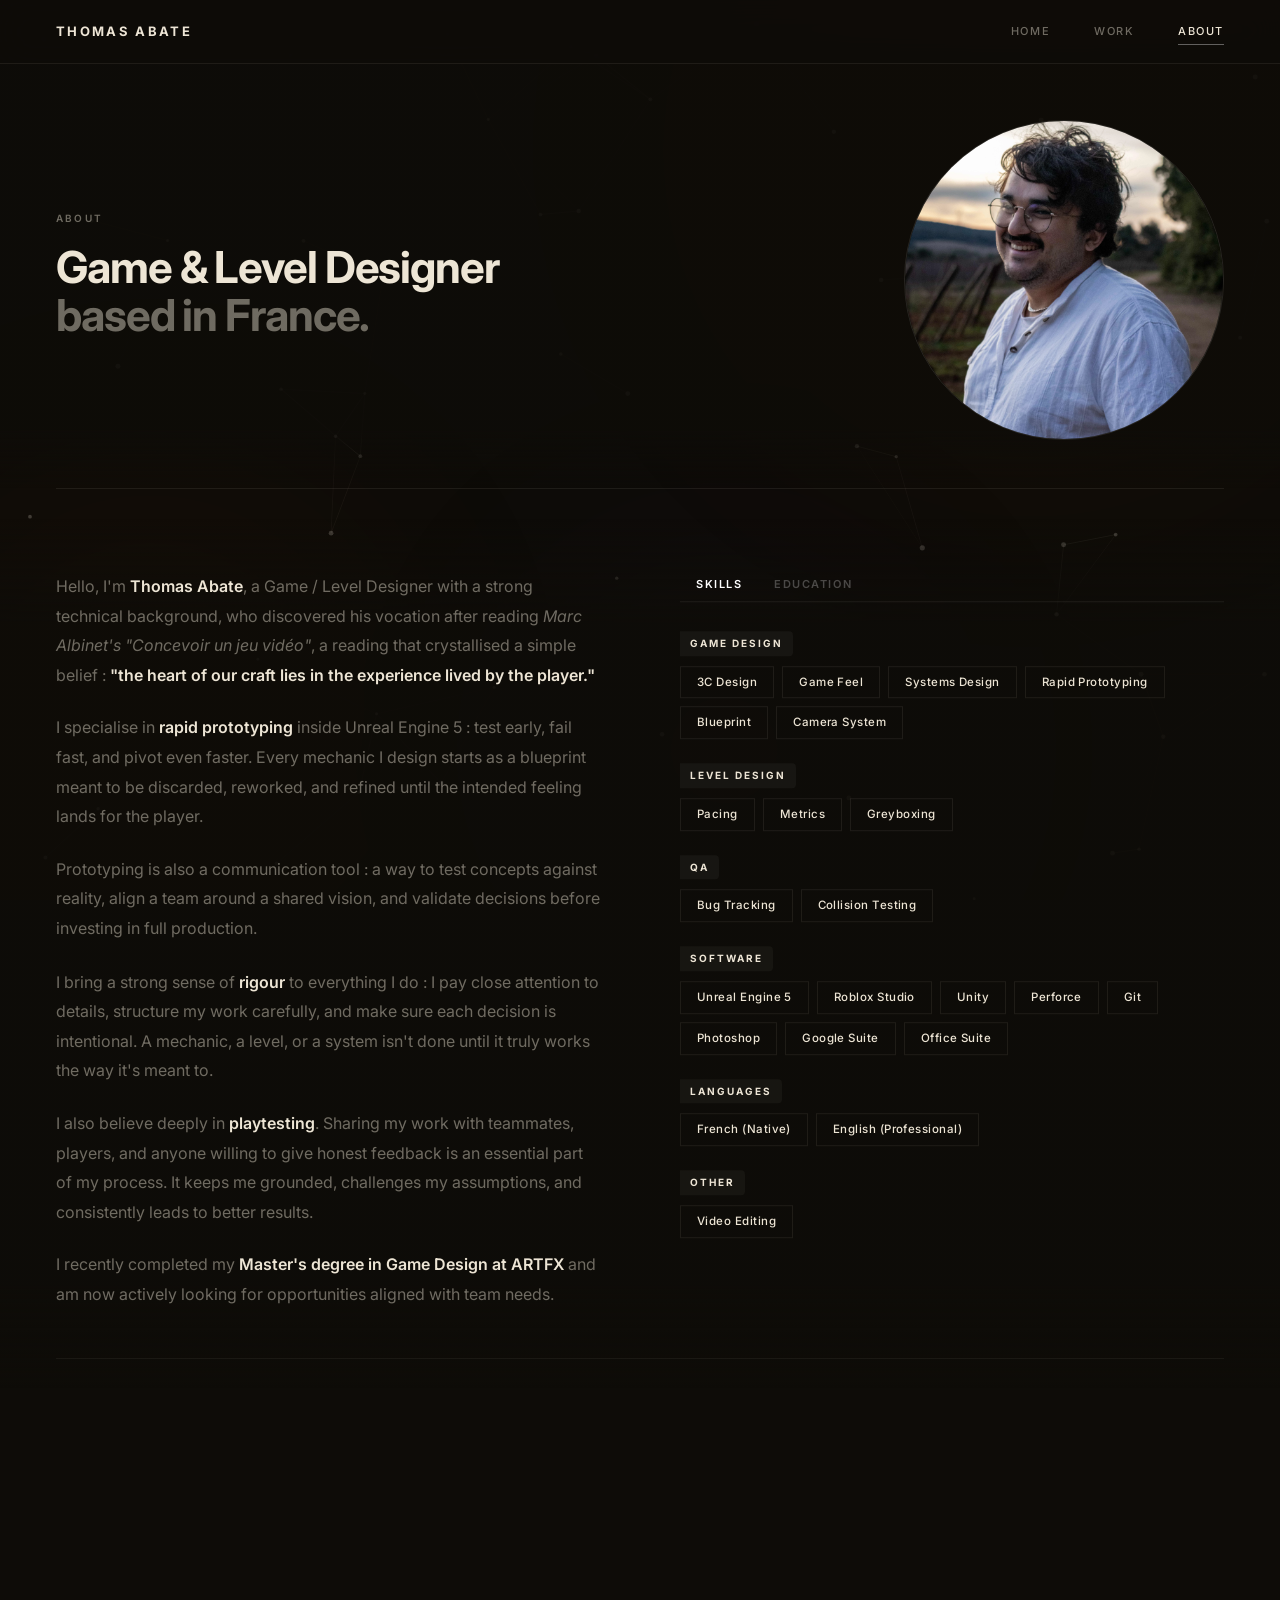
==== commit d1de8cbb: "remove numéro" ====
--- a/about.html
+++ b/about.html
@@ -12,7 +12,7 @@
   <link rel="preconnect" href="https://fonts.googleapis.com">
   <link rel="preconnect" href="https://fonts.gstatic.com" crossorigin>
   <link href="https://fonts.googleapis.com/css2?family=Inter:wght@300;400;500;600;700;800&display=swap" rel="stylesheet">
-  <link rel="stylesheet" href="style.css?v=36">
+  <link rel="stylesheet" href="style.css?v=37">
 </head>
 <body>
 
@@ -213,7 +213,6 @@
       <article class="fav-game" style="--i:0">
         <img src="picture/favorite-games/splinter-cell-chaos-theory.jpg" alt="Splinter Cell: Chaos Theory" loading="lazy">
         <div class="fav-game-info">
-          <span class="fav-game-num">01</span>
           <h3 class="fav-game-name">Splinter Cell <span>Chaos Theory</span></h3>
           <p class="fav-game-note">Light &amp; sound-driven stealth</p>
         </div>
@@ -221,7 +220,6 @@
       <article class="fav-game" style="--i:1">
         <img src="picture/favorite-games/halo-combat-evolved.jpg?v=2" alt="Halo: Combat Evolved" loading="lazy">
         <div class="fav-game-info">
-          <span class="fav-game-num">02</span>
           <h3 class="fav-game-name">Halo <span>1</span></h3>
           <p class="fav-game-note">Combat sandbox &amp; level pacing</p>
         </div>
@@ -229,7 +227,6 @@
       <article class="fav-game" style="--i:2">
         <img src="picture/favorite-games/halo-2.jpg?v=2" alt="Halo 2" loading="lazy">
         <div class="fav-game-info">
-          <span class="fav-game-num">03</span>
           <h3 class="fav-game-name">Halo <span>2</span></h3>
           <p class="fav-game-note">Encounter variety &amp; multiplayer</p>
         </div>
@@ -237,7 +234,6 @@
       <article class="fav-game" style="--i:3">
         <img src="picture/favorite-games/dofus.jpg" alt="Dofus" loading="lazy">
         <div class="fav-game-info">
-          <span class="fav-game-num">04</span>
           <h3 class="fav-game-name">Dofus</h3>
           <p class="fav-game-note">Tactical turn-based combat</p>
         </div>
@@ -245,7 +241,6 @@
       <article class="fav-game" style="--i:4">
         <img src="picture/favorite-games/balatro.jpg" alt="Balatro" loading="lazy">
         <div class="fav-game-info">
-          <span class="fav-game-num">05</span>
           <h3 class="fav-game-name">Balatro</h3>
           <p class="fav-game-note">Systemic loop &amp; emergent builds</p>
         </div>
--- a/style.css
+++ b/style.css
@@ -1457,13 +1457,6 @@
   position: absolute; left: 0; right: 0; bottom: 0;
   padding: 16px 18px;
   z-index: 1;
-}
-.fav-game-num {
-  display: block;
-  font-size: 10px; font-weight: 600;
-  letter-spacing: 0.18em;
-  color: var(--muted);
-  margin-bottom: 4px;
 }
 .fav-game-name {
   font-size: 17px; font-weight: 700;
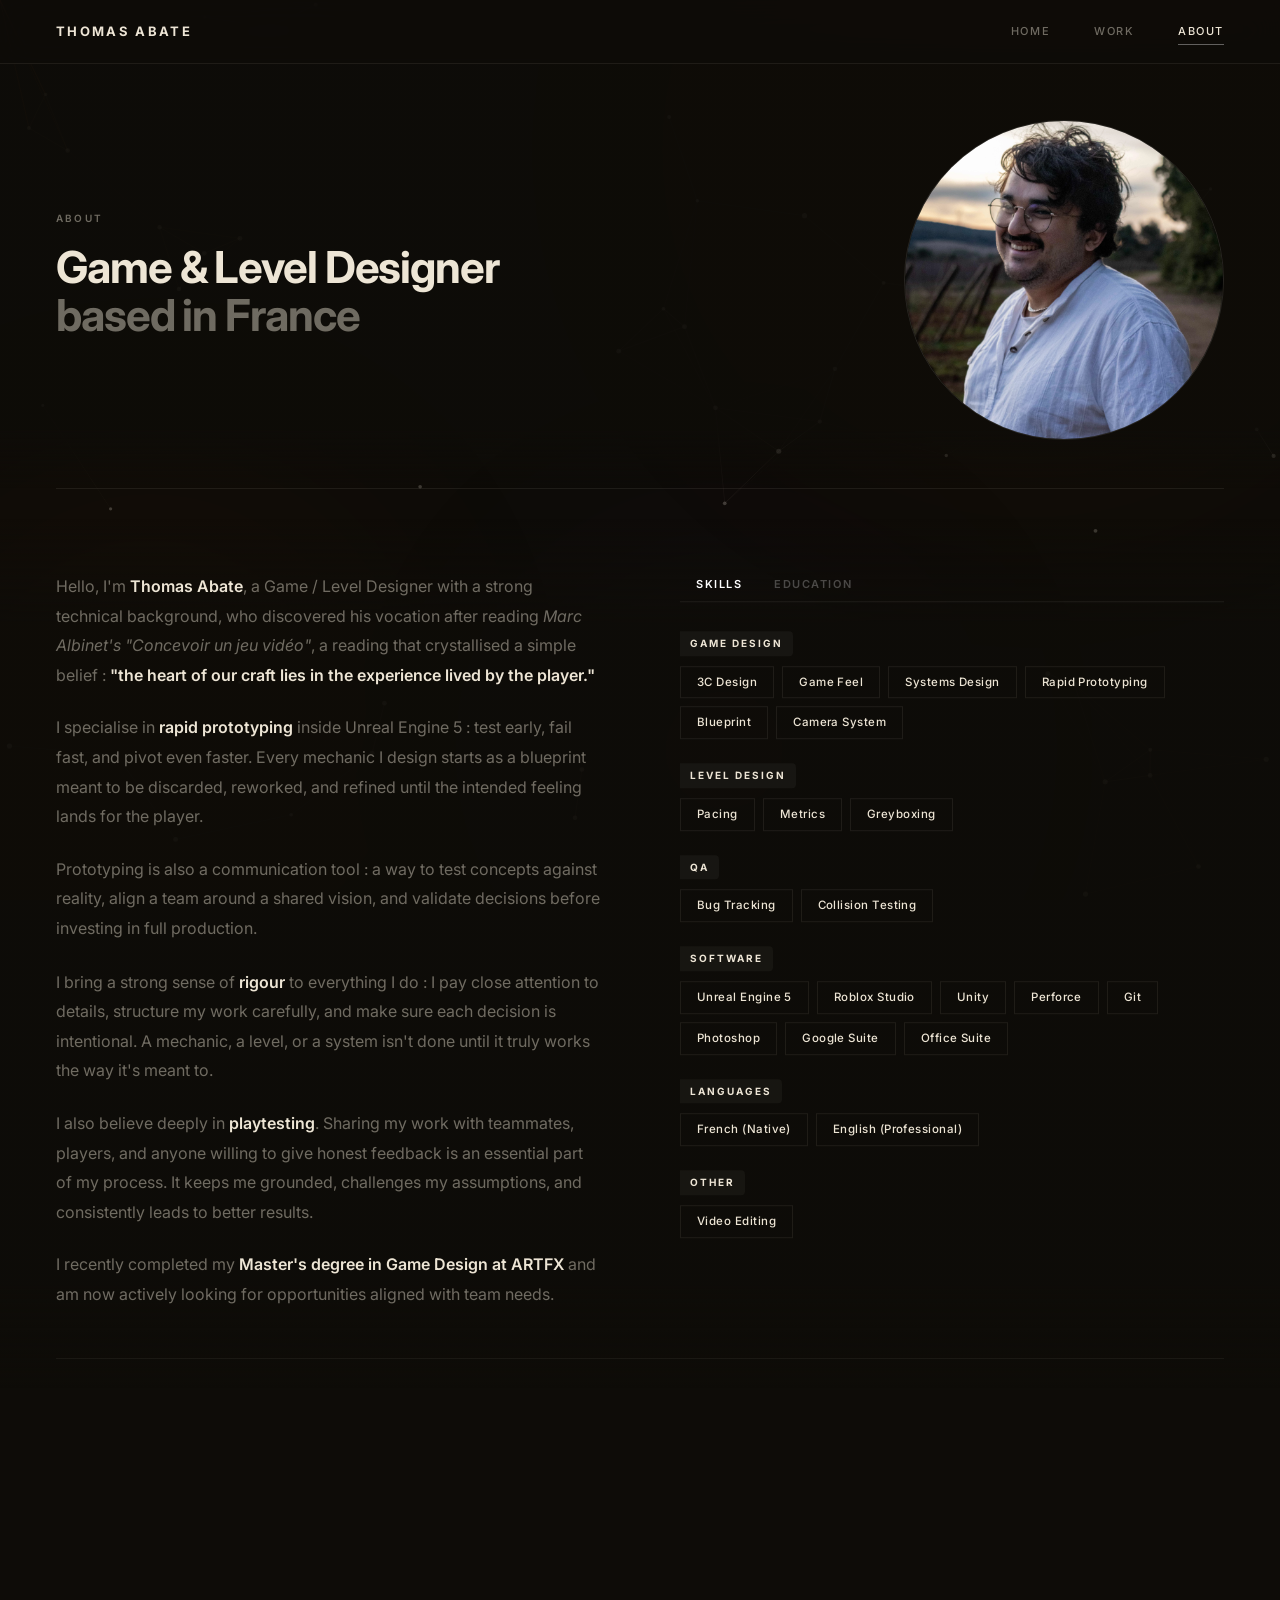
==== commit 829240c1: "remove point for title" ====
--- a/about.html
+++ b/about.html
@@ -44,7 +44,7 @@
       <div class="section-tag">About</div>
       <!-- Titre principal de la page ← MODIFIABLE -->
       <h1 class="section-heading" style="max-width:700px">
-        Game &amp; Level Designer<br><span>based in France.</span>
+        Game &amp; Level Designer<br><span>based in France</span>
       </h1>
     </div>
 
@@ -186,7 +186,7 @@
        ════════════════════════════════════════════════════════════════════════ -->
   <section class="section-wrap">
     <div class="section-tag">Personal Interest</div><!-- ← MODIFIABLE -->
-    <h2 class="section-heading reveal">Framing the <span>world.</span></h2><!-- ← MODIFIABLE -->
+    <h2 class="section-heading reveal">Framing the <span>world</span></h2><!-- ← MODIFIABLE -->
     <div style="max-width:820px">
       <p class="reveal" style="font-size:17px;line-height:1.85;color:var(--muted);margin-bottom:20px">
         Beyond game design, I have a genuine passion for the camera in every form it takes : <strong style="color:var(--text)">photography</strong>, <strong style="color:var(--text)">film</strong>, and the <strong style="color:var(--text)">virtual camera inside games</strong>. How a shot is framed, how a cut is paced, how a lens directs attention, it all feeds directly into the way I think about in-game cameras and player perception.<!-- ← MODIFIABLE -->
@@ -255,7 +255,7 @@
        ════════════════════════════════════════════════════════════════════════ -->
   <section class="contact-section">
     <div class="section-tag">Contact</div><!-- ← MODIFIABLE -->
-    <h2 class="section-heading reveal">Open to opportunities.</h2><!-- ← MODIFIABLE -->
+    <h2 class="section-heading reveal">Open to opportunities</h2><!-- ← MODIFIABLE -->
     <p class="reveal" style="font-size:15px;color:var(--muted);max-width:480px;line-height:1.75;margin-bottom:0">
       I'd be genuinely happy to talk about how I work, what drives my design decisions, and my vision of what makes a great player experience. Feel free to reach out.<!-- ← MODIFIABLE -->
     </p>
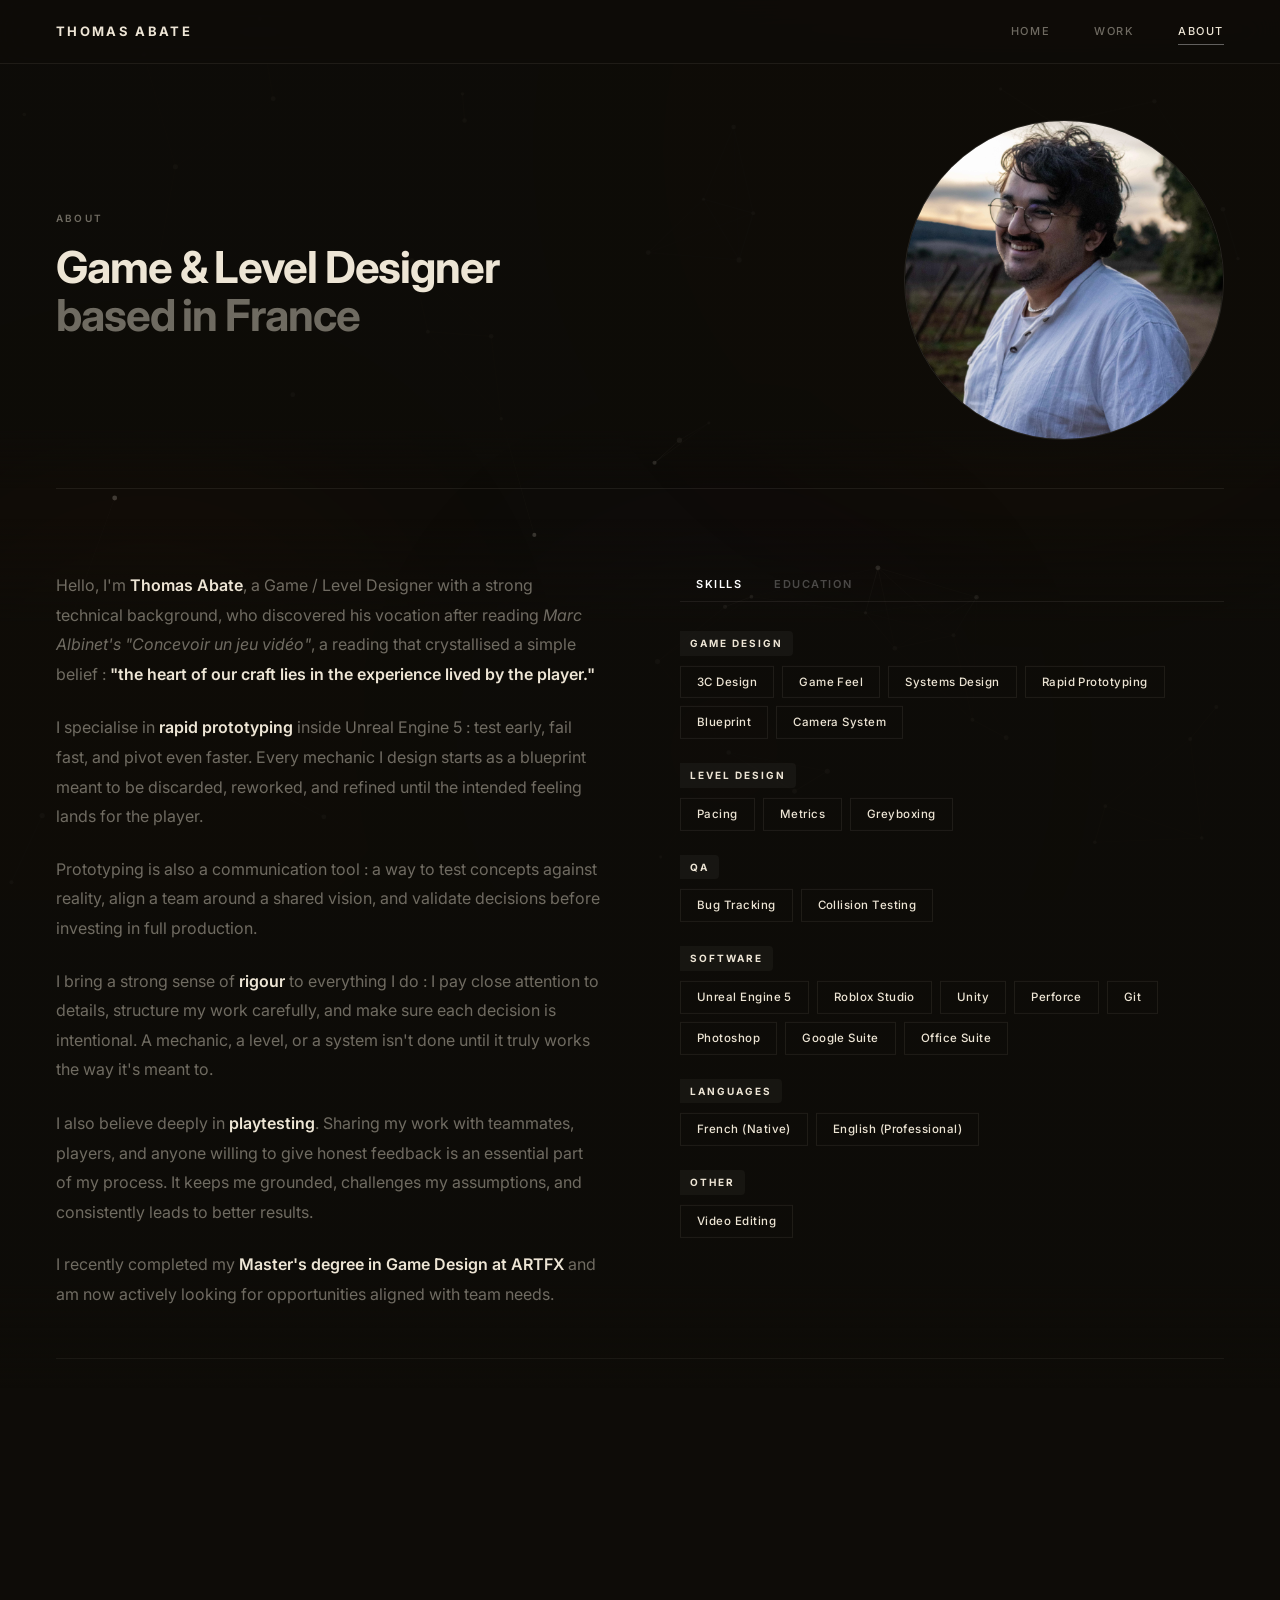
==== commit f1e53649: "[add] photo and section" ====
--- a/about.html
+++ b/about.html
@@ -12,7 +12,7 @@
   <link rel="preconnect" href="https://fonts.googleapis.com">
   <link rel="preconnect" href="https://fonts.gstatic.com" crossorigin>
   <link href="https://fonts.googleapis.com/css2?family=Inter:wght@300;400;500;600;700;800&display=swap" rel="stylesheet">
-  <link rel="stylesheet" href="style.css?v=37">
+  <link rel="stylesheet" href="style.css?v=47">
 </head>
 <body>
 
@@ -304,8 +304,8 @@
   </button>
 
   <div id="scrollBar" class="scroll-bar"></div>
-  <script src="js/data.js?v=10"></script>
-  <script src="js/app.js?v=21"></script>
+  <script src="js/data.js?v=11"></script>
+  <script src="js/app.js?v=30"></script>
   <!-- boids.js = champ de particules reliées (fond animé) — uniquement sur cette page -->
   <script src="js/boids.js?v=4"></script>
 </body>
--- a/style.css
+++ b/style.css
@@ -1013,11 +1013,13 @@
     0 0 80px rgba(255,255,255,0.03);     /* Halo très diffus */
 }
 
-.trailer-box iframe {
+.trailer-box iframe,
+.trailer-box video {
   position: absolute; inset: 0;
   width: 100%; height: 100%;
   border: none;
 }
+.trailer-box video { object-fit: contain; background: #000; } /* Bande-annonce Steam (HLS) */
 
 .trailer-placeholder {
   position: absolute; inset: 0;
@@ -1050,38 +1052,150 @@
      (100% - 2 gaps) / 3 = largeur d'un slide.
      Si tu veux 2 slides visibles : (100% - 1 gap) / 2 */
   flex: 0 0 calc((100% - 24px) / 3); /* ← MODIFIABLE */
+  margin: 0; /* <figure> a une marge par défaut */
+  cursor: zoom-in;
+  flex-shrink: 0; /* Empêche les slides de se rétrécir */
+}
+
+/* Vignette (format 4:3) */
+.gallery-slide-media {
   aspect-ratio: 4 / 3; /* Format des images ← MODIFIABLE */
   overflow: hidden;
-  position: relative;
-  cursor: zoom-in;
   background: var(--bg-2);
-  flex-shrink: 0; /* Empêche les slides de se rétrécir */
-}
-
+}
 .gallery-slide img {
+  display: block;
   width: 100%; height: 100%;
   object-fit: cover;
   transition: transform 0.5s ease;
 }
-/* Légère zoom au survol */
+/* Léger zoom au survol */
 .gallery-slide:hover img { transform: scale(1.04); } /* ← MODIFIABLE */
 
-/* Légende qui apparaît en bas de l'image au survol */
-.gallery-slide-caption {
-  position: absolute; bottom: 10px; left: 10px;
-  padding: 4px 10px;
-  background: rgba(0,0,0,0.68);
-  border-radius: 4px;
-  font-size: 10px; letter-spacing: 0.08em;
-  color: rgba(255,255,255,0.85);
-  opacity: 0; /* Invisible par défaut */
-  transition: opacity 0.2s;
-}
-.gallery-slide:hover .gallery-slide-caption { opacity: 1; }
-
-/* Boutons ← et → du carrousel */
+/* Titre + ligne d'intention, toujours visibles sous la vignette (ordinateur et téléphone) */
+.gallery-slide-text {
+  display: flex; flex-direction: column; gap: 6px;
+  padding: 14px 2px 0;
+}
+.gallery-slide-title {
+  font-size: 10px; font-weight: 600;
+  letter-spacing: 0.14em; text-transform: uppercase;
+  color: var(--text);
+}
+.gallery-slide-intent {
+  font-size: 13px; line-height: 1.5;
+  color: rgba(237, 229, 213, 0.62);
+}
+
+/* Bouton "More images" sous la galerie principale */
+.gallery-more-btn {
+  display: flex; align-items: center; gap: 10px;
+  margin: 28px auto 0;
+  padding: 10px 20px;
+  background: none;
+  border: 1px solid rgba(255,255,255,0.18);
+  border-radius: 999px;
+  color: rgba(237, 229, 213, 0.75);
+  font: inherit; font-size: 10px; font-weight: 600;
+  letter-spacing: 0.14em; text-transform: uppercase;
+  cursor: pointer;
+  transition: border-color 0.2s, color 0.2s;
+}
+.gallery-more-btn:hover { border-color: rgba(255,255,255,0.45); color: var(--text); }
+
+/* Texte d'intention affiché PAR-DESSUS l'image au survol de la souris */
+.gallery-slide-media, .gallery-tile-media { position: relative; }
+.gallery-hover-text {
+  position: absolute; inset: auto 0 0 0;
+  z-index: 1;
+  padding: 40px 15px 13px;
+  color: var(--text);
+  text-shadow: 0 1px 8px rgba(0,0,0,0.6);
+  font-size: 13px; line-height: 1.45;
+  opacity: 0; transform: translateY(6px);
+  transition: opacity 0.25s ease, transform 0.25s ease;
+  pointer-events: none;
+}
+/* L'image elle-même s'assombrit vers le bas (masque) au lieu d'un calque de dégradé posé dessus :
+   un calque laissait un liseré clair d'un pixel sur les écrans zoomés (125 %, 150 %) */
+.gallery-slide-media, .gallery-tile-media { background: #080705; }
+.gallery-slide-media img, .gallery-tile-media img {
+  -webkit-mask-image: linear-gradient(to top, rgba(0,0,0,0.1) 0%, rgba(0,0,0,0.35) 14%, #000 30%, #000 100%);
+          mask-image: linear-gradient(to top, rgba(0,0,0,0.1) 0%, rgba(0,0,0,0.35) 14%, #000 30%, #000 100%);
+  -webkit-mask-size: 100% 200%; mask-size: 100% 200%;
+  -webkit-mask-position: 0 0; mask-position: 0 0; /* Moitié haute du masque = image intacte */
+  transition: transform 0.5s ease, -webkit-mask-position 0.3s ease, mask-position 0.3s ease;
+}
+@media (hover: hover) {
+  .gallery-slide:hover .gallery-slide-media img:not(:only-child),
+  .gallery-tile:hover .gallery-tile-media img:not(:only-child),
+  .gallery-tile:focus-visible .gallery-tile-media img:not(:only-child) {
+    -webkit-mask-position: 0 100%; mask-position: 0 100%; /* Moitié basse = fondu vers le noir */
+  }
+  .gallery-slide:hover .gallery-hover-text,
+  .gallery-tile:hover .gallery-hover-text,
+  .gallery-tile:focus-visible .gallery-hover-text { opacity: 1; transform: none; }
+  /* Sous l'image il ne reste que le titre */
+  .gallery-slide-intent { display: none; }
+}
+/* Écrans tactiles (pas de survol possible) : le texte reste sous l'image */
+@media (hover: none) {
+  .gallery-hover-text { display: none; }
+}
+
+/* ── Grille "More images" : mosaïque plein écran ── */
+.gallery-grid-modal {
+  display: none;
+  position: fixed; inset: 0;
+  z-index: 10001; /* Couvre toute la page, menu compris (nav = 10000) */
+  background: var(--bg);
+  flex-direction: column;
+}
+/* Pendant la grille : la lightbox s'ouvre par-dessus, la barre de progression et le bouton ↑ se cachent */
+body.grid-open .lightbox { z-index: 10002; }
+body.grid-open .scroll-bar,
+body.grid-open #scrollTopBtn { opacity: 0 !important; pointer-events: none !important; }
+.gallery-grid-modal.open { display: flex; animation: gridIn 0.25s ease; }
+@keyframes gridIn { from { opacity: 0; } to { opacity: 1; } }
+.gallery-grid-head {
+  display: flex; align-items: center; justify-content: space-between;
+  padding: 18px 56px;
+  border-bottom: 1px solid rgba(255,255,255,0.08);
+}
+.gallery-grid-title {
+  font-size: 11px; font-weight: 600; letter-spacing: 0.16em; text-transform: uppercase;
+  color: var(--text);
+}
+.gallery-grid-count { color: rgba(237,229,213,0.45); margin-left: 6px; }
+.gallery-grid-close {
+  background: none; border: 1px solid rgba(255,255,255,0.18); border-radius: 50%;
+  width: 40px; height: 40px; color: var(--text); font-size: 15px; cursor: pointer;
+  transition: border-color 0.2s, transform 0.2s;
+}
+.gallery-grid-close:hover { border-color: rgba(255,255,255,0.5); transform: rotate(90deg); }
+.gallery-grid-scroll { flex: 1; overflow-y: auto; padding: 28px 56px 56px; overscroll-behavior: contain; }
+/* Colonnes façon "mosaïque" : chaque image garde son format, rangée en colonnes égales */
+.gallery-masonry { columns: 4 260px; column-gap: 16px; max-width: 1480px; margin: 0 auto; }
+.gallery-tile {
+  break-inside: avoid; margin: 0 0 22px;
+  cursor: zoom-in; outline: none;
+}
+.gallery-tile-media { overflow: hidden; background: var(--bg-2); border-radius: 6px; }
+.gallery-tile img { display: block; width: 100%; height: auto; transition: transform 0.5s ease; }
+.gallery-tile:hover img { transform: scale(1.04); }
+.gallery-tile:focus-visible .gallery-tile-media { box-shadow: 0 0 0 2px var(--text); }
+.gallery-tile figcaption { display: flex; flex-direction: column; gap: 6px; padding: 10px 2px 0; }
+@media (max-width: 768px) {
+  .gallery-grid-head { padding: 12px 16px; }
+  .gallery-grid-scroll { padding: 16px 16px 40px; }
+  .gallery-masonry { columns: 2; column-gap: 10px; }
+  .gallery-tile { margin-bottom: 18px; }
+  .gallery-tile .gallery-slide-intent { font-size: 12px; }
+}
+
+/* Boutons ← et → du carrousel (centrés sur la vignette, pas sur le texte) */
 .gallery-arrow {
-  position: absolute; top: 50%; transform: translateY(-50%);
+  position: absolute; top: calc(var(--media-h, 66%) / 2); transform: translateY(-50%);
   width: 44px; height: 44px;
   background: rgba(0,0,0,0.6);
   border: 1px solid rgba(255,255,255,0.18);
@@ -1146,9 +1260,11 @@
   max-width: 90vw; max-height: 88vh; /* Ne dépasse pas 90% de l'écran */
   object-fit: contain; /* L'image entière est visible sans être coupée */
   cursor: default;
-  transition: opacity 0.2s ease, transform 0.25s ease;
+  transition: opacity 0.2s ease, transform 0.25s ease, filter 0.3s ease;
   transform-origin: center center;
 }
+/* Aperçu (vignette) pendant le chargement de l'image d'origine */
+.lightbox img.is-preview { filter: blur(2px); }
 
 /* Bouton × pour fermer */
 .lightbox-close {
@@ -1190,6 +1306,22 @@
   pointer-events: none; white-space: nowrap;
 }
 
+/* Compteur "3 / 16" en bas au centre : même pastille que le zoom, reste lisible quand on zoome */
+.lightbox-counter {
+  position: absolute; bottom: 20px; left: 50%; transform: translateX(-50%);
+  z-index: 2;
+  height: 46px; padding: 0 16px;
+  display: flex; align-items: center;
+  background: rgba(0,0,0,0.55); border-radius: 10px;
+  font-size: 11px; font-weight: 600; letter-spacing: 0.14em;
+  color: rgba(237,229,213,0.8);
+  font-variant-numeric: tabular-nums;
+  pointer-events: none; white-space: nowrap;
+}
+.lightbox-counter[hidden] { display: none; }
+/* Le titre (images sans panneau) remonte au-dessus du compteur */
+.lightbox-counter:not([hidden]) ~ .lightbox-caption { bottom: 82px; }
+
 /* Boutons zoom + / - */
 .lightbox-zoom-btns {
   position: absolute; bottom: 20px; right: 24px;
@@ -1216,6 +1348,111 @@
   color: rgba(255,255,255,0.5); min-width: 36px;
   display: flex; align-items: center; justify-content: center;
   pointer-events: none;
+}
+
+/* Zone centrale : image + panneau de description côte à côte */
+.lightbox-stage {
+  display: flex; align-items: center; justify-content: center;
+  gap: 40px;
+  width: 100%; height: 100%;
+}
+
+/* Panneau de description — caché par défaut, visible si l'image a un champ 'desc' */
+.lightbox-info {
+  display: none;
+  flex: 0 0 320px; /* Largeur du panneau ← MODIFIABLE */
+  max-height: 80vh; overflow-y: auto;
+  padding-left: 24px;
+  border-left: 1px solid rgba(255,255,255,0.15);
+  position: relative; z-index: 1; /* Reste au-dessus de l'image zoomée */
+  cursor: default;
+  border-radius: 0 8px 8px 0;
+  transition: opacity 0.2s ease, background 0.25s ease;
+}
+.lightbox.has-info .lightbox-info { display: block; }
+
+/* Image zoomée : fond opaque derrière le texte pour qu'il ne se mélange pas à l'image */
+.lightbox.is-zoomed .lightbox-info {
+  background: rgba(10, 9, 7, 0.94);
+  box-shadow: 0 0 0 16px rgba(10, 9, 7, 0.94); /* Déborde un peu sans décaler le texte */
+}
+
+/* Quand le panneau est là, l'image laisse la place (panneau + espace) */
+.lightbox.has-info img { max-width: calc(90vw - 400px); }
+
+/* Le titre est dans le panneau : on cache la légende du bas pour éviter le doublon */
+.lightbox.has-info .lightbox-caption { display: none; }
+
+.lightbox-info-title {
+  font-size: 12px; font-weight: 600;
+  letter-spacing: 0.12em; text-transform: uppercase;
+  color: var(--text);
+  margin: 0 0 14px;
+}
+.lightbox-info-desc {
+  font-size: 14px; line-height: 1.7;
+  color: rgba(237, 229, 213, 0.72);
+  margin: 0;
+}
+.lightbox-info-desc:empty { display: none; }
+
+/* Ligne d'intention : la phrase clé, mise en avant sous le titre */
+.lightbox-info-intent {
+  font-size: 16px; line-height: 1.5;
+  color: var(--text);
+  margin: 0 0 14px;
+}
+.lightbox-info-intent:empty { display: none; }
+
+/* Légende des couleurs d'un plan */
+.lightbox-legend {
+  list-style: none;
+  margin: 20px 0 0; padding: 16px 0 0;
+  border-top: 1px solid rgba(255,255,255,0.12);
+  display: grid; gap: 9px;
+  font-size: 12px; color: rgba(237, 229, 213, 0.78);
+}
+.lightbox-legend[hidden] { display: none; }
+.lightbox-legend li { display: flex; align-items: center; gap: 10px; }
+
+/* Pastille de couleur : la forme reprend le symbole utilisé sur le plan */
+.lb-swatch {
+  flex: 0 0 18px; height: 12px;
+  display: inline-block;
+  background: var(--sw);
+}
+.lb-swatch-dot    { flex-basis: 12px; border-radius: 50%; margin: 0 3px; }
+.lb-swatch-square { flex-basis: 12px; margin: 0 3px; }
+.lb-swatch-line   { height: 4px; border-radius: 2px; }
+.lb-swatch-bar    { flex-basis: 7px; height: 14px; margin: 0 5.5px; }
+.lb-swatch-box    { flex-basis: 14px; height: 12px; margin: 0 2px; background: none; border: 2px solid var(--sw); }
+.lb-swatch-loop   { height: 12px; background: none; border: 2px solid var(--sw); border-radius: 50%; }
+.lb-swatch-tri    { flex-basis: 12px; margin: 0 3px; clip-path: polygon(0 0, 100% 50%, 0 100%); }
+.lb-swatch-pent   { flex-basis: 13px; height: 13px; margin: 0 2.5px; clip-path: polygon(50% 0, 100% 38%, 82% 100%, 18% 100%, 0 38%); }
+
+/* Tablette / mobile : le panneau passe sous l'image */
+@media (max-width: 1100px) {
+  .lightbox-stage { flex-direction: column; gap: 20px; }
+  .lightbox.has-info img { max-width: 90vw; max-height: 58vh; }
+  .lightbox-info {
+    flex: 0 0 auto;
+    width: 100%; max-width: 640px; max-height: 24vh;
+    padding-left: 0; padding-top: 16px;
+    border-left: none; border-top: 1px solid rgba(255,255,255,0.15);
+  }
+}
+/* Téléphone : les flèches descendent en bas à gauche (sinon elles masquent le titre du panneau) */
+@media (max-width: 768px) {
+  .lightbox.has-info .lightbox-arrow { top: auto; bottom: 24px; transform: none; }
+  .lightbox.has-info .lightbox-arrow:active { transform: scale(0.88); }
+  .lightbox.has-info .lb-prev { left: 16px; }
+  .lightbox.has-info .lb-next { left: 76px; right: auto; }
+  /* Compteur juste après les flèches, pour ne jamais toucher le zoom (petits écrans) */
+  .lightbox.has-info .lightbox-counter { left: 130px; transform: none; padding: 0 10px; letter-spacing: 0.04em; }
+}
+/* Très petits téléphones : on retire le "100%" du zoom pour laisser la place au compteur */
+@media (max-width: 359px) {
+  .lightbox.has-info .lightbox-zoom-level { display: none; }
 }
 
 
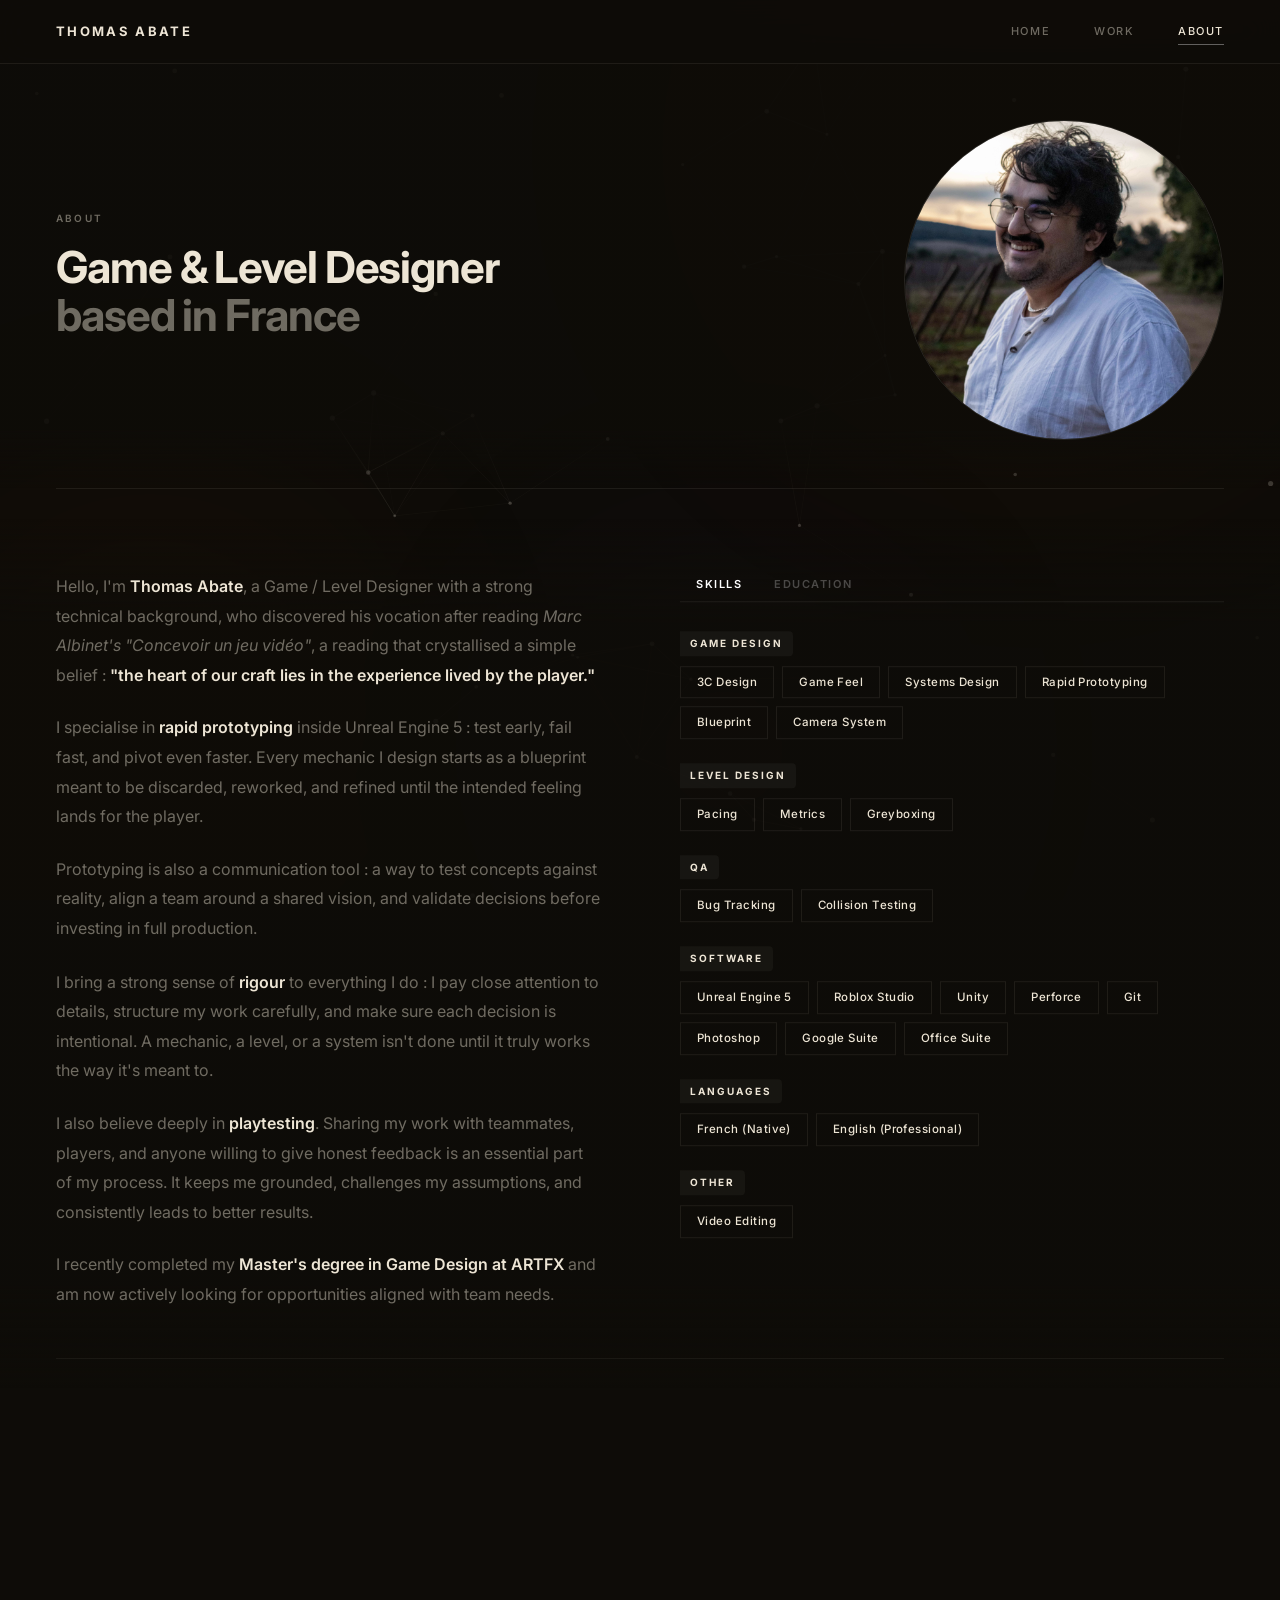
==== commit fbe27c0f: "[fix] texte slaves" ====
--- a/about.html
+++ b/about.html
@@ -304,7 +304,7 @@
   </button>
 
   <div id="scrollBar" class="scroll-bar"></div>
-  <script src="js/data.js?v=11"></script>
+  <script src="js/data.js?v=12"></script>
   <script src="js/app.js?v=30"></script>
   <!-- boids.js = champ de particules reliées (fond animé) — uniquement sur cette page -->
   <script src="js/boids.js?v=4"></script>
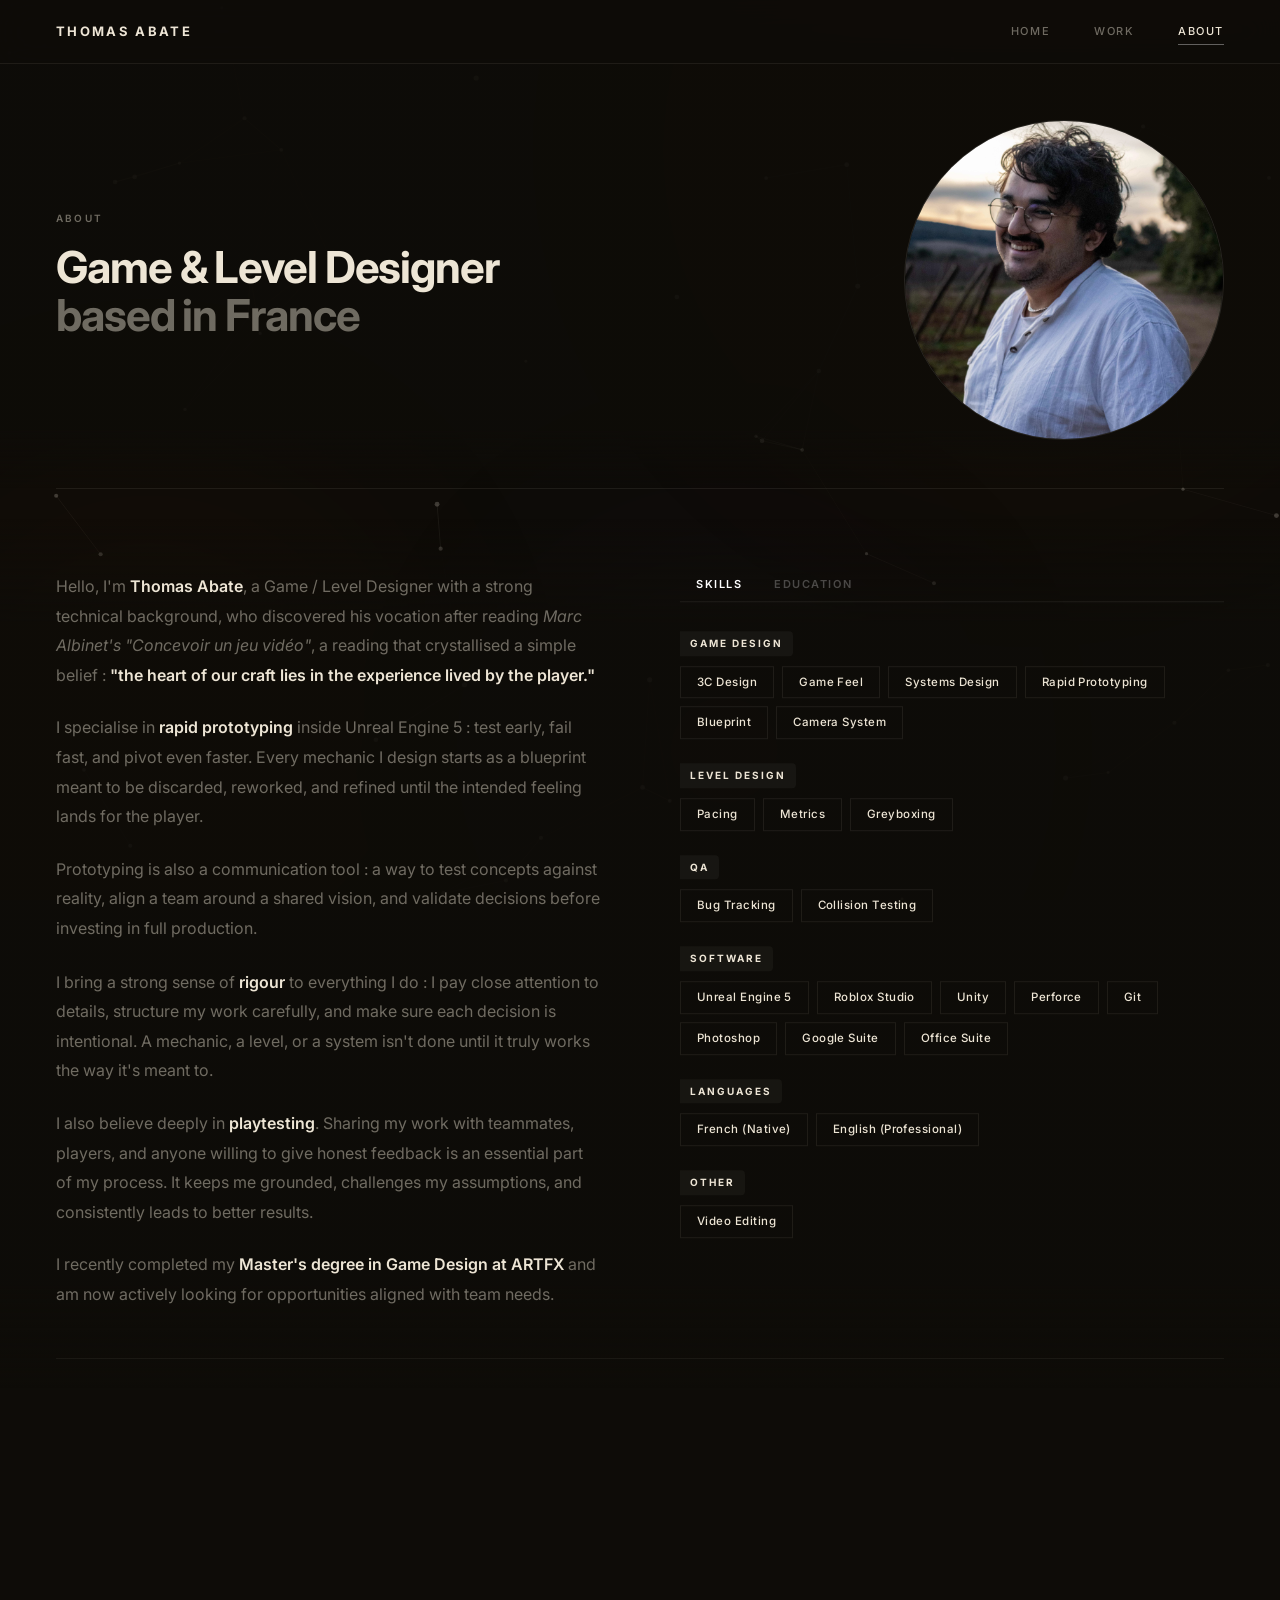
==== commit f02ed903: "[add] slime defender in wip" ====
--- a/about.html
+++ b/about.html
@@ -304,8 +304,8 @@
   </button>
 
   <div id="scrollBar" class="scroll-bar"></div>
-  <script src="js/data.js?v=12"></script>
-  <script src="js/app.js?v=30"></script>
+  <script src="js/data.js?v=18"></script>
+  <script src="js/app.js?v=31"></script>
   <!-- boids.js = champ de particules reliées (fond animé) — uniquement sur cette page -->
   <script src="js/boids.js?v=4"></script>
 </body>
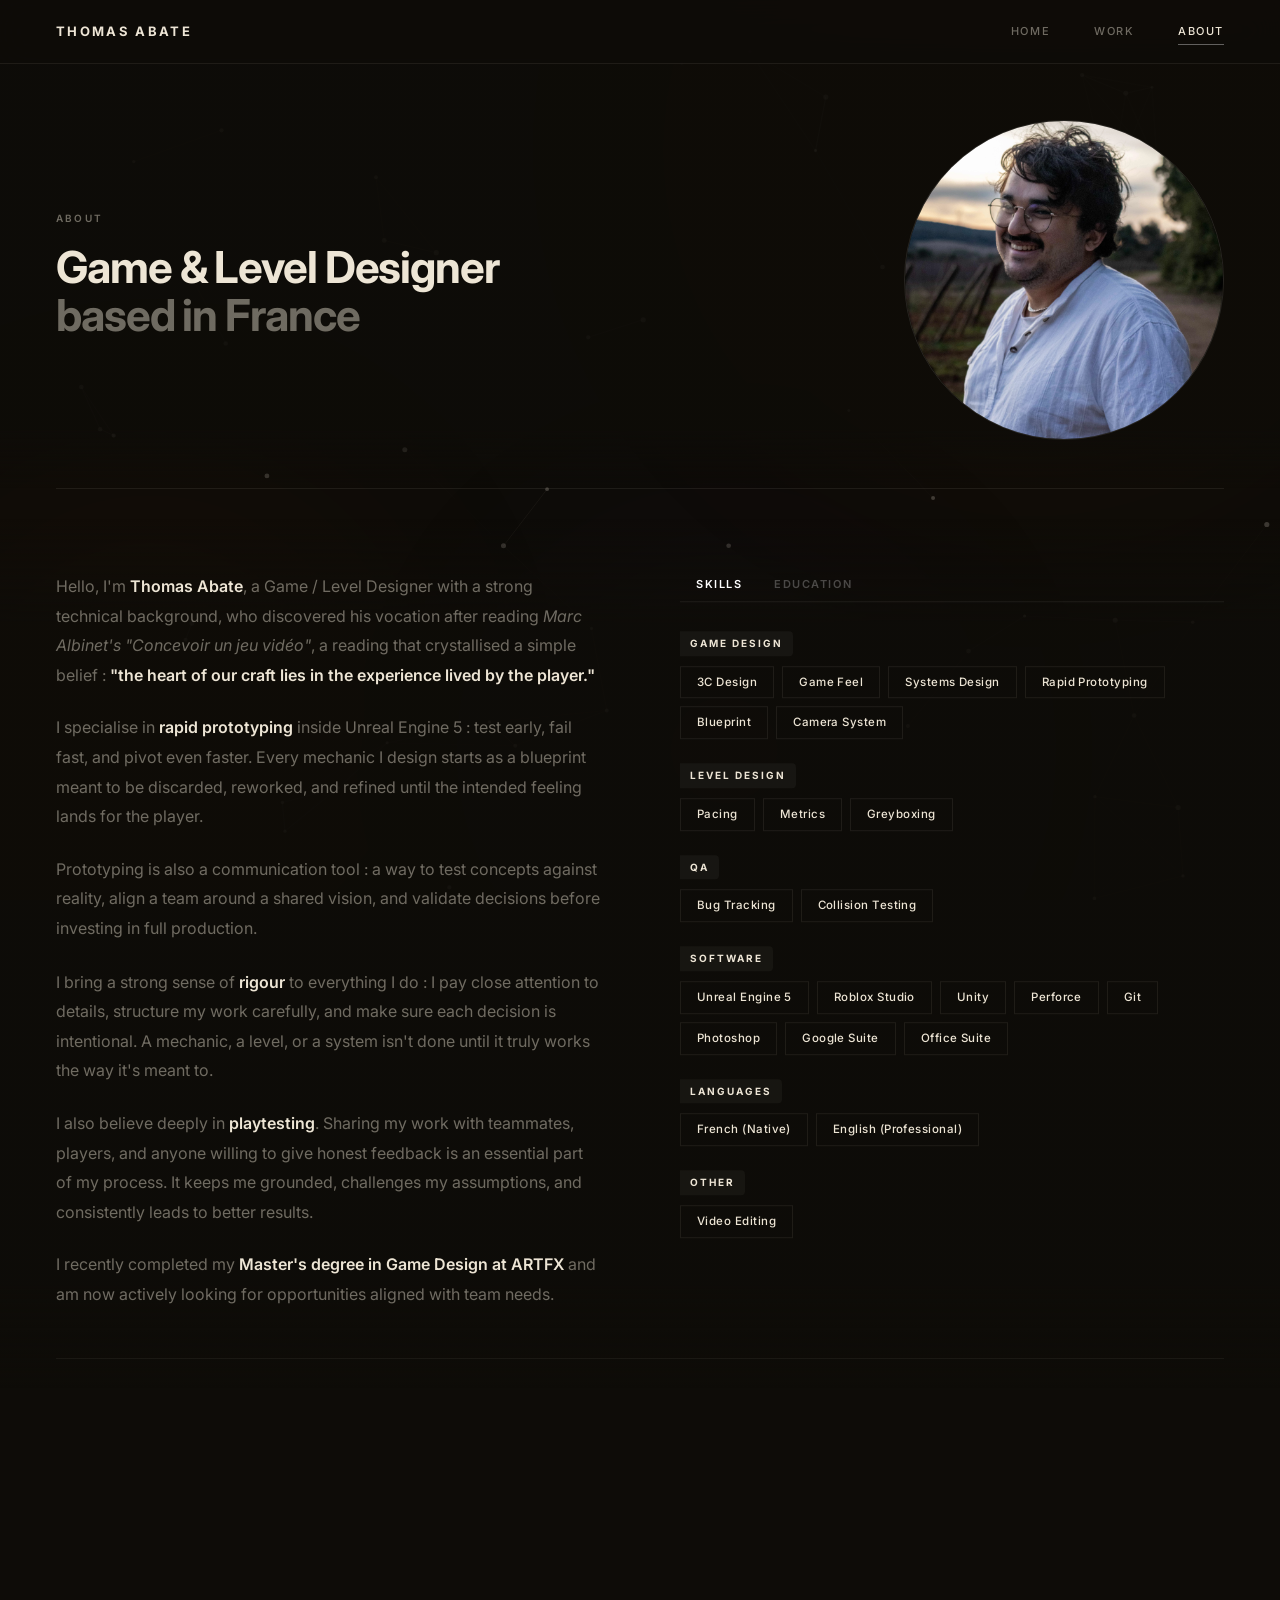
==== commit 4a428cce: "[update] slime defender" ====
--- a/about.html
+++ b/about.html
@@ -12,7 +12,7 @@
   <link rel="preconnect" href="https://fonts.googleapis.com">
   <link rel="preconnect" href="https://fonts.gstatic.com" crossorigin>
   <link href="https://fonts.googleapis.com/css2?family=Inter:wght@300;400;500;600;700;800&display=swap" rel="stylesheet">
-  <link rel="stylesheet" href="style.css?v=47">
+  <link rel="stylesheet" href="style.css?v=49">
 </head>
 <body>
 
@@ -293,7 +293,7 @@
           <svg width="14" height="14" viewBox="0 0 24 24" fill="none" stroke="currentColor" stroke-width="1.8" stroke-linecap="round" stroke-linejoin="round"><path d="M12 2C8.13 2 5 5.13 5 9c0 5.25 7 13 7 13s7-7.75 7-13c0-3.87-3.13-7-7-7z"/><circle cx="12" cy="9" r="2.5"/></svg>
           Location
         </span>
-        <span class="contact-val">France</span><!-- ← MODIFIABLE -->
+        <span class="contact-val">Montpellier, France</span><!-- ← MODIFIABLE -->
       </div>
     </div>
   </section>
@@ -304,8 +304,8 @@
   </button>
 
   <div id="scrollBar" class="scroll-bar"></div>
-  <script src="js/data.js?v=18"></script>
-  <script src="js/app.js?v=31"></script>
+  <script src="js/data.js?v=21"></script>
+  <script src="js/app.js?v=32"></script>
   <!-- boids.js = champ de particules reliées (fond animé) — uniquement sur cette page -->
   <script src="js/boids.js?v=4"></script>
 </body>
--- a/style.css
+++ b/style.css
@@ -864,6 +864,8 @@
   top: 12px; left: 12px;
   z-index: 2;
 }
+/* Dans le panneau de la lightbox : à côté du titre de l'image */
+.lb-wip-badge { display: flex; width: max-content; margin-top: 8px; padding: 3px 8px; font-size: 9px; }
 
 .project-title {
   font-size: clamp(30px, 5vw, 64px); /* ← MODIFIABLE */
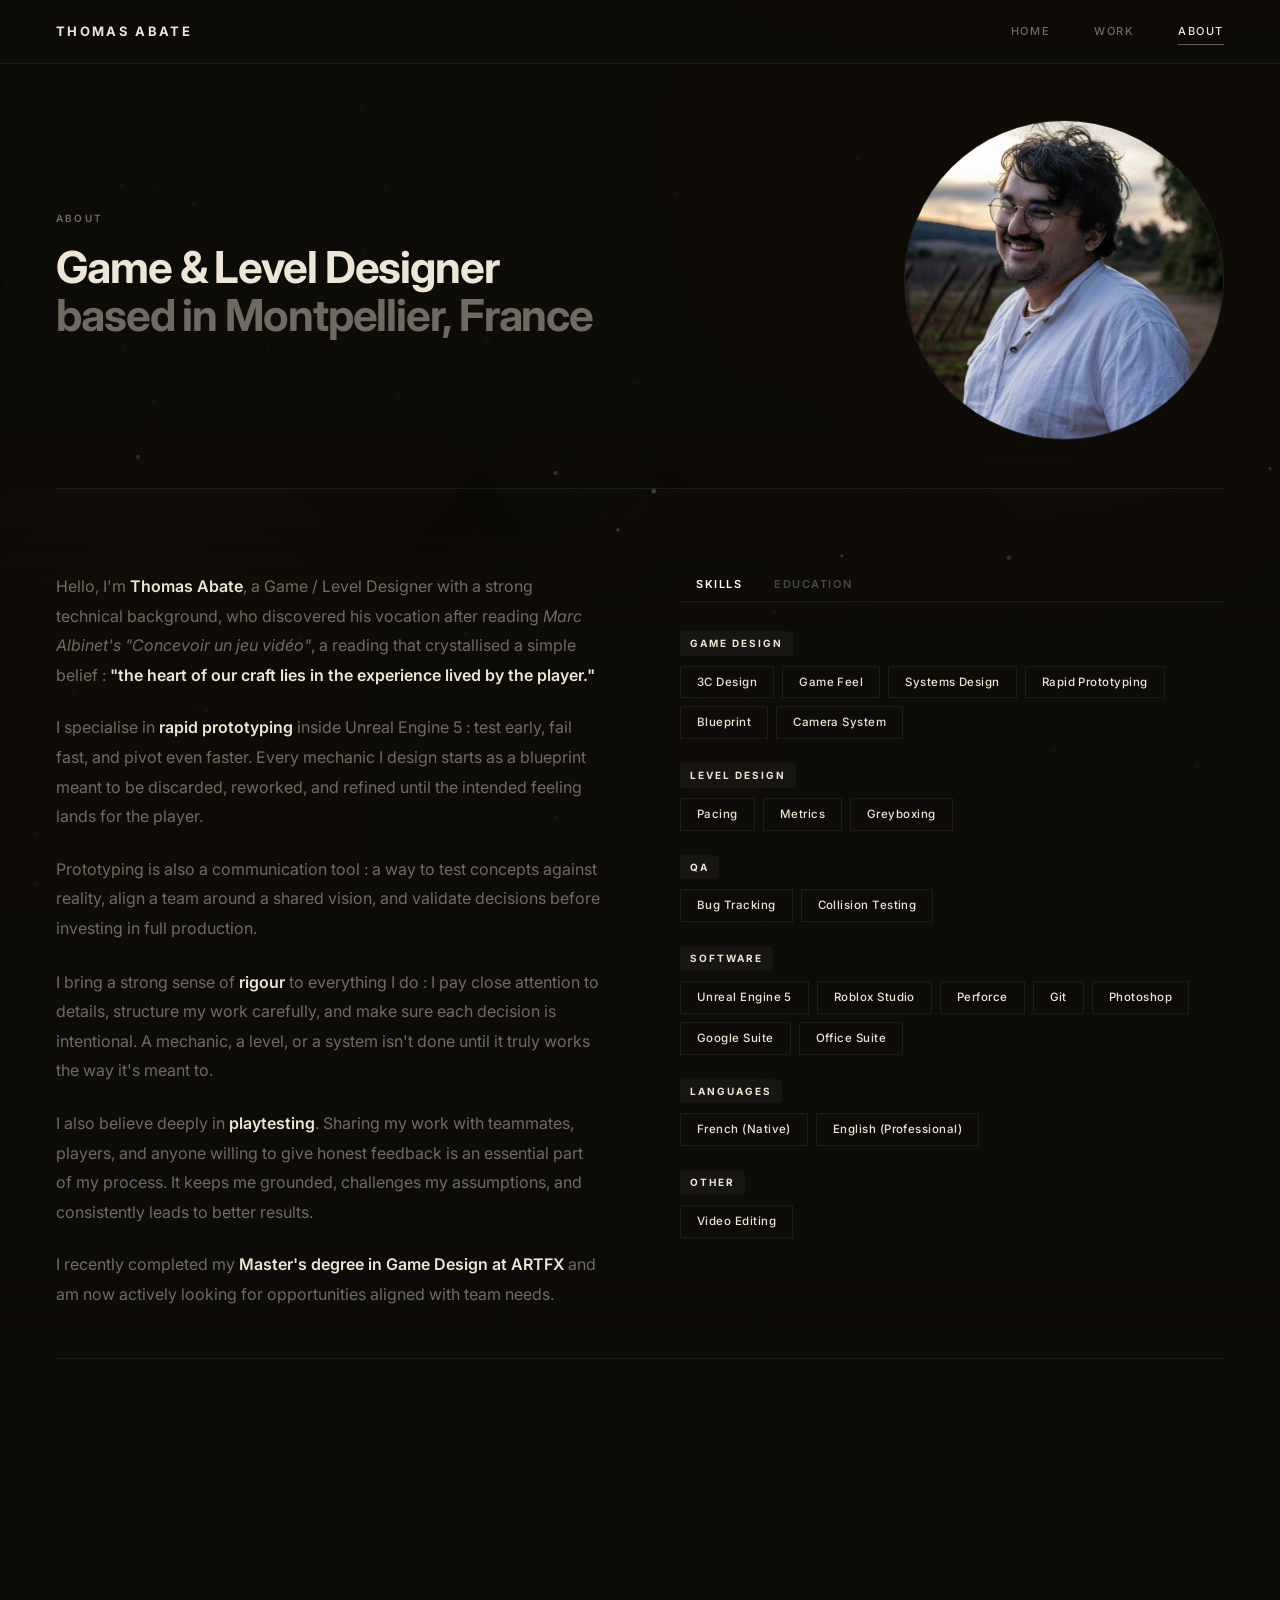
==== commit 430ad52b: "[update] slime defender" ====
--- a/about.html
+++ b/about.html
@@ -5,7 +5,7 @@
   <meta name="viewport" content="width=device-width, initial-scale=1.0">
 
   <!-- Titre de l'onglet ← MODIFIABLE -->
-  <title>About — Thomas Abate</title>
+  <title>About | Thomas Abate</title>
   <meta name="description" content="About Thomas Abate — Game & Level Designer with a technical background. Education, skills, and contact.">
 
   <link rel="icon" type="image/png" href="picture/Logo%20Web.png">
@@ -44,7 +44,7 @@
       <div class="section-tag">About</div>
       <!-- Titre principal de la page ← MODIFIABLE -->
       <h1 class="section-heading" style="max-width:700px">
-        Game &amp; Level Designer<br><span>based in France</span>
+        Game &amp; Level Designer<br><span>based in Montpellier, France</span>
       </h1>
     </div>
 
@@ -131,7 +131,6 @@
         <div class="skills-wrap">
           <span class="skill-pill">Unreal Engine 5</span>
           <span class="skill-pill">Roblox Studio</span>
-          <span class="skill-pill">Unity</span>
           <span class="skill-pill">Perforce</span>
           <span class="skill-pill">Git</span>
           <span class="skill-pill">Photoshop</span>
@@ -304,8 +303,8 @@
   </button>
 
   <div id="scrollBar" class="scroll-bar"></div>
-  <script src="js/data.js?v=21"></script>
-  <script src="js/app.js?v=32"></script>
+  <script src="js/data.js?v=23"></script>
+  <script src="js/app.js?v=33"></script>
   <!-- boids.js = champ de particules reliées (fond animé) — uniquement sur cette page -->
   <script src="js/boids.js?v=4"></script>
 </body>
